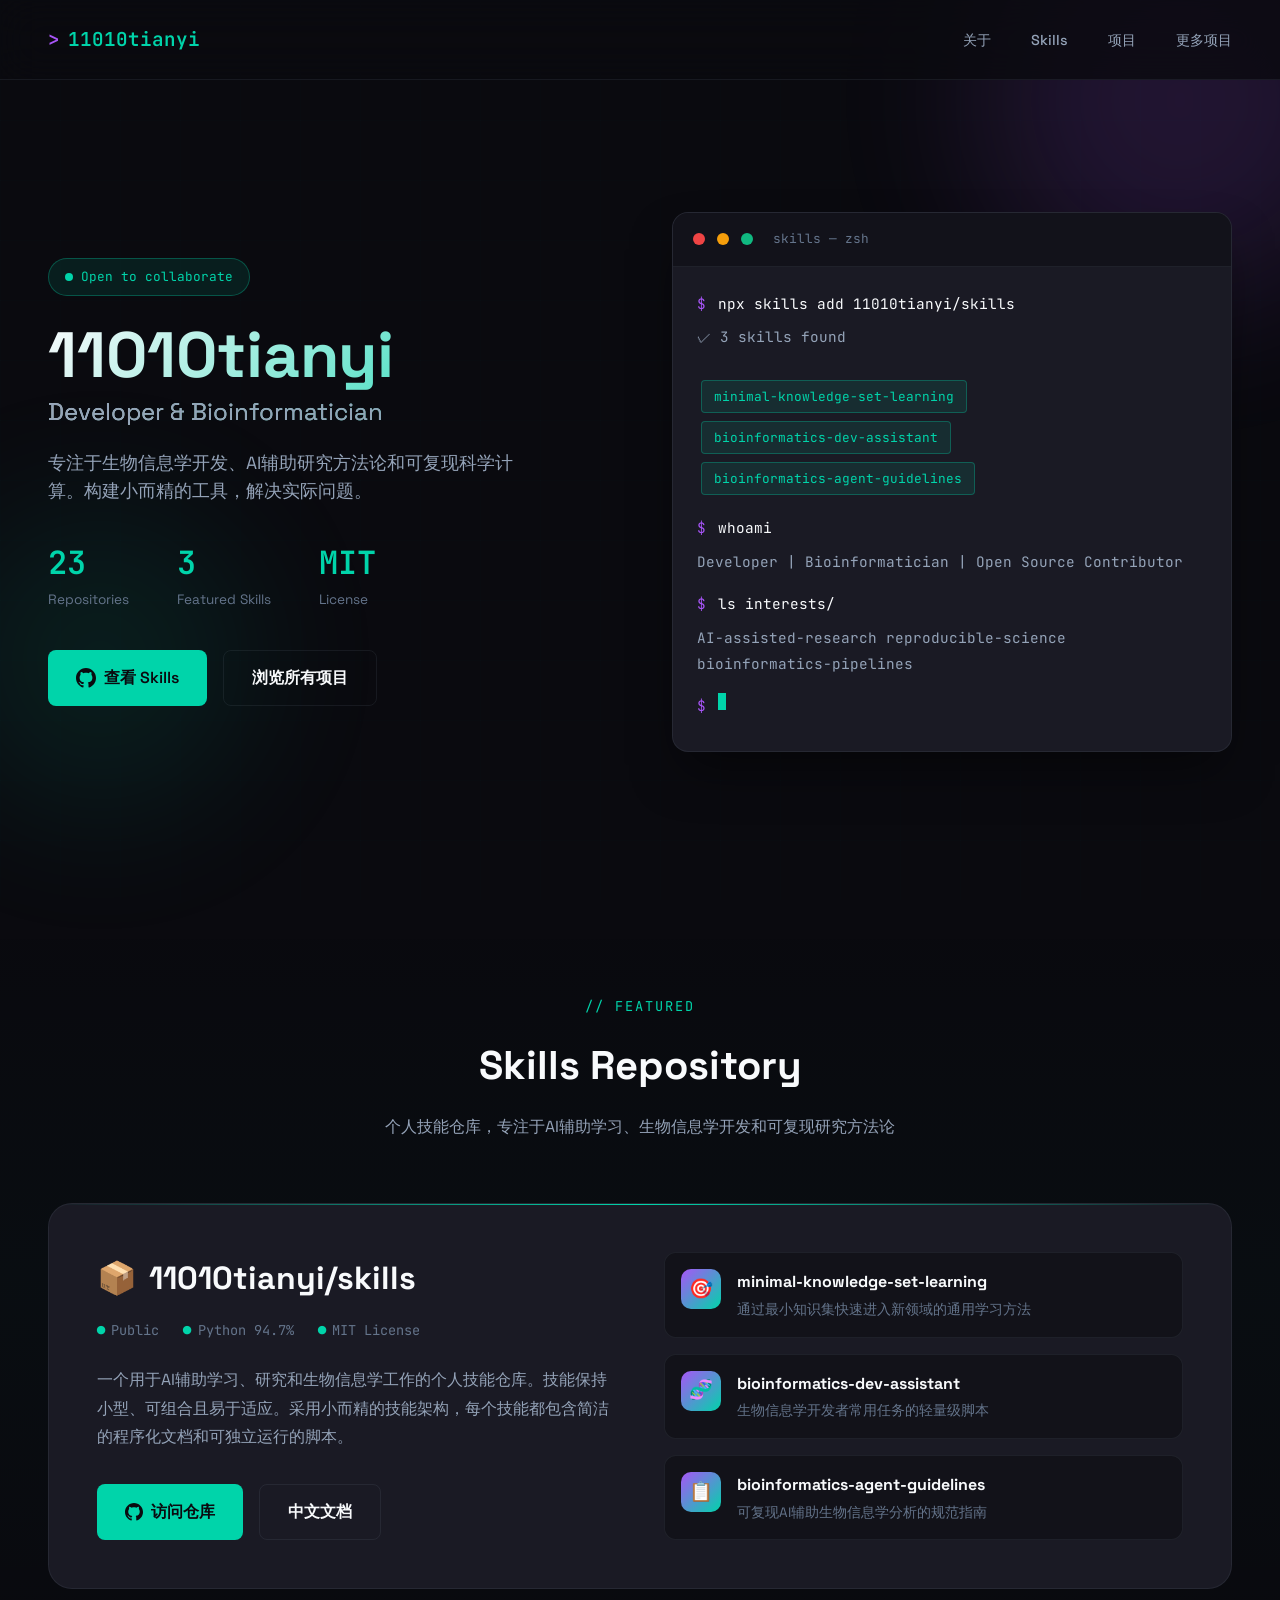
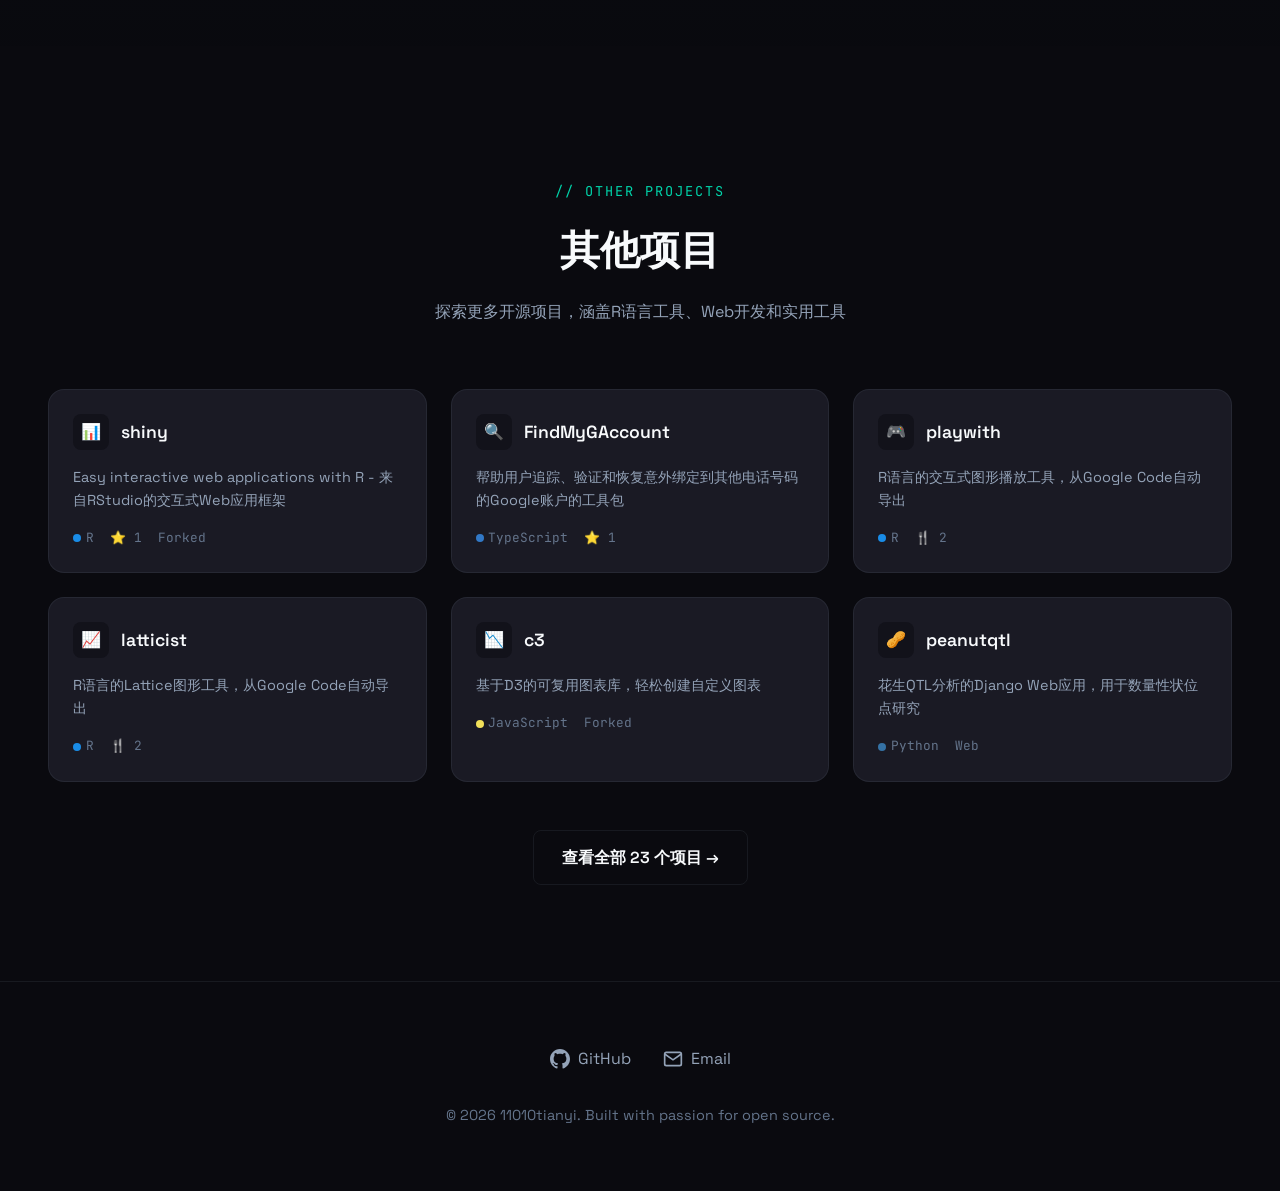
==== index.html @ 262b2e72 "Initial commit: Add personal GitHub Pages site with custom design" ====
<!DOCTYPE html>
<html lang="zh-CN">
<head>
    <meta charset="UTF-8">
    <meta name="viewport" content="width=device-width, initial-scale=1.0">
    <title>11010tianyi | Developer & Bioinformatician</title>
    <link rel="preconnect" href="https://fonts.googleapis.com">
    <link rel="preconnect" href="https://fonts.gstatic.com" crossorigin>
    <link href="https://fonts.googleapis.com/css2?family=JetBrains+Mono:wght@400;500;600&family=Space+Grotesk:wght@400;500;600;700&display=swap" rel="stylesheet">
    <style>
        :root {
            --bg-primary: #0a0a0f;
            --bg-secondary: #12121a;
            --bg-card: #1a1a24;
            --accent-cyan: #00d4aa;
            --accent-purple: #a855f7;
            --accent-amber: #f59e0b;
            --text-primary: #f8fafc;
            --text-secondary: #94a3b8;
            --text-muted: #64748b;
            --border: rgba(148, 163, 184, 0.1);
            --glow-cyan: rgba(0, 212, 170, 0.3);
            --glow-purple: rgba(168, 85, 247, 0.3);
        }

        * {
            margin: 0;
            padding: 0;
            box-sizing: border-box;
        }

        html {
            scroll-behavior: smooth;
        }

        body {
            font-family: 'Space Grotesk', sans-serif;
            background: var(--bg-primary);
            color: var(--text-primary);
            line-height: 1.6;
            overflow-x: hidden;
        }

        /* Background Grid Animation */
        .bg-grid {
            position: fixed;
            top: 0;
            left: 0;
            width: 100%;
            height: 100%;
            pointer-events: none;
            z-index: 0;
            opacity: 0.4;
            background-image: 
                linear-gradient(rgba(0, 212, 170, 0.03) 1px, transparent 1px),
                linear-gradient(90deg, rgba(0, 212, 170, 0.03) 1px, transparent 1px);
            background-size: 60px 60px;
            animation: gridMove 20s linear infinite;
        }

        @keyframes gridMove {
            0% { transform: translate(0, 0); }
            100% { transform: translate(60px, 60px); }
        }

        /* Floating Orbs */
        .orb {
            position: fixed;
            border-radius: 50%;
            filter: blur(80px);
            pointer-events: none;
            z-index: 0;
        }

        .orb-1 {
            width: 400px;
            height: 400px;
            background: var(--accent-purple);
            opacity: 0.15;
            top: -100px;
            right: -100px;
            animation: float 8s ease-in-out infinite;
        }

        .orb-2 {
            width: 300px;
            height: 300px;
            background: var(--accent-cyan);
            opacity: 0.1;
            bottom: 10%;
            left: -50px;
            animation: float 10s ease-in-out infinite reverse;
        }

        @keyframes float {
            0%, 100% { transform: translateY(0) scale(1); }
            50% { transform: translateY(-30px) scale(1.1); }
        }

        /* Navigation */
        nav {
            position: fixed;
            top: 0;
            left: 0;
            right: 0;
            z-index: 100;
            padding: 1.5rem 3rem;
            background: rgba(10, 10, 15, 0.8);
            backdrop-filter: blur(20px);
            border-bottom: 1px solid var(--border);
        }

        .nav-container {
            max-width: 1400px;
            margin: 0 auto;
            display: flex;
            justify-content: space-between;
            align-items: center;
        }

        .logo {
            font-family: 'JetBrains Mono', monospace;
            font-size: 1.2rem;
            font-weight: 600;
            color: var(--accent-cyan);
            text-decoration: none;
            display: flex;
            align-items: center;
            gap: 0.5rem;
        }

        .logo::before {
            content: '>';
            color: var(--accent-purple);
        }

        .nav-links {
            display: flex;
            gap: 2.5rem;
            list-style: none;
        }

        .nav-links a {
            color: var(--text-secondary);
            text-decoration: none;
            font-size: 0.9rem;
            font-weight: 500;
            transition: color 0.3s;
            position: relative;
        }

        .nav-links a::after {
            content: '';
            position: absolute;
            bottom: -4px;
            left: 0;
            width: 0;
            height: 2px;
            background: var(--accent-cyan);
            transition: width 0.3s;
        }

        .nav-links a:hover {
            color: var(--text-primary);
        }

        .nav-links a:hover::after {
            width: 100%;
        }

        /* Main Content */
        main {
            position: relative;
            z-index: 1;
        }

        /* Hero Section */
        .hero {
            min-height: 100vh;
            display: flex;
            align-items: center;
            padding: 8rem 3rem 4rem;
        }

        .hero-container {
            max-width: 1400px;
            margin: 0 auto;
            display: grid;
            grid-template-columns: 1fr 1fr;
            gap: 4rem;
            align-items: center;
        }

        .hero-content {
            animation: fadeInUp 1s ease-out;
        }

        @keyframes fadeInUp {
            from {
                opacity: 0;
                transform: translateY(30px);
            }
            to {
                opacity: 1;
                transform: translateY(0);
            }
        }

        .hero-badge {
            display: inline-flex;
            align-items: center;
            gap: 0.5rem;
            padding: 0.5rem 1rem;
            background: rgba(0, 212, 170, 0.1);
            border: 1px solid rgba(0, 212, 170, 0.3);
            border-radius: 100px;
            font-family: 'JetBrains Mono', monospace;
            font-size: 0.8rem;
            color: var(--accent-cyan);
            margin-bottom: 1.5rem;
        }

        .hero-badge::before {
            content: '';
            width: 8px;
            height: 8px;
            background: var(--accent-cyan);
            border-radius: 50%;
            animation: pulse 2s infinite;
        }

        @keyframes pulse {
            0%, 100% { opacity: 1; }
            50% { opacity: 0.5; }
        }

        .hero h1 {
            font-size: 4rem;
            font-weight: 700;
            line-height: 1.1;
            margin-bottom: 1.5rem;
            background: linear-gradient(135deg, var(--text-primary) 0%, var(--accent-cyan) 100%);
            -webkit-background-clip: text;
            -webkit-text-fill-color: transparent;
            background-clip: text;
        }

        .hero h1 span {
            display: block;
            font-size: 1.5rem;
            font-weight: 400;
            color: var(--text-secondary);
            -webkit-text-fill-color: var(--text-secondary);
            margin-top: 0.5rem;
        }

        .hero-description {
            font-size: 1.1rem;
            color: var(--text-secondary);
            max-width: 500px;
            margin-bottom: 2rem;
        }

        .hero-stats {
            display: flex;
            gap: 3rem;
            margin-bottom: 2.5rem;
        }

        .stat {
            display: flex;
            flex-direction: column;
        }

        .stat-number {
            font-family: 'JetBrains Mono', monospace;
            font-size: 2rem;
            font-weight: 600;
            color: var(--accent-cyan);
        }

        .stat-label {
            font-size: 0.85rem;
            color: var(--text-muted);
        }

        .hero-buttons {
            display: flex;
            gap: 1rem;
        }

        .btn {
            padding: 0.875rem 1.75rem;
            border-radius: 8px;
            font-weight: 600;
            text-decoration: none;
            transition: all 0.3s;
            display: inline-flex;
            align-items: center;
            gap: 0.5rem;
        }

        .btn-primary {
            background: var(--accent-cyan);
            color: var(--bg-primary);
        }

        .btn-primary:hover {
            background: #00b894;
            transform: translateY(-2px);
            box-shadow: 0 10px 30px var(--glow-cyan);
        }

        .btn-secondary {
            background: transparent;
            color: var(--text-primary);
            border: 1px solid var(--border);
        }

        .btn-secondary:hover {
            border-color: var(--accent-cyan);
            color: var(--accent-cyan);
        }

        /* Terminal Window */
        .terminal {
            background: var(--bg-card);
            border-radius: 16px;
            border: 1px solid var(--border);
            overflow: hidden;
            box-shadow: 0 25px 50px -12px rgba(0, 0, 0, 0.5);
            animation: fadeInUp 1s ease-out 0.2s both;
        }

        .terminal-header {
            background: var(--bg-secondary);
            padding: 1rem 1.25rem;
            display: flex;
            align-items: center;
            gap: 0.75rem;
            border-bottom: 1px solid var(--border);
        }

        .terminal-dot {
            width: 12px;
            height: 12px;
            border-radius: 50%;
        }

        .terminal-dot.red { background: #ef4444; }
        .terminal-dot.yellow { background: #f59e0b; }
        .terminal-dot.green { background: #10b981; }

        .terminal-title {
            font-family: 'JetBrains Mono', monospace;
            font-size: 0.8rem;
            color: var(--text-muted);
            margin-left: 0.5rem;
        }

        .terminal-body {
            padding: 1.5rem;
            font-family: 'JetBrains Mono', monospace;
            font-size: 0.9rem;
            line-height: 1.8;
        }

        .terminal-line {
            display: flex;
            gap: 0.75rem;
            margin-bottom: 0.5rem;
        }

        .terminal-prompt {
            color: var(--accent-purple);
            white-space: nowrap;
        }

        .terminal-command {
            color: var(--text-primary);
        }

        .terminal-output {
            color: var(--text-secondary);
            margin-left: 0;
            margin-bottom: 1rem;
        }

        .terminal-cursor {
            display: inline-block;
            width: 8px;
            height: 1.2em;
            background: var(--accent-cyan);
            animation: blink 1s infinite;
            vertical-align: text-bottom;
        }

        @keyframes blink {
            0%, 50% { opacity: 1; }
            51%, 100% { opacity: 0; }
        }

        .skill-tag {
            display: inline-block;
            padding: 0.25rem 0.75rem;
            background: rgba(0, 212, 170, 0.1);
            border: 1px solid rgba(0, 212, 170, 0.3);
            border-radius: 4px;
            color: var(--accent-cyan);
            font-size: 0.8rem;
            margin: 0.25rem;
        }

        /* Featured Section */
        .featured {
            padding: 6rem 3rem;
            background: linear-gradient(180deg, transparent 0%, rgba(0, 212, 170, 0.02) 50%, transparent 100%);
        }

        .section-container {
            max-width: 1400px;
            margin: 0 auto;
        }

        .section-header {
            text-align: center;
            margin-bottom: 4rem;
        }

        .section-label {
            font-family: 'JetBrains Mono', monospace;
            font-size: 0.85rem;
            color: var(--accent-cyan);
            text-transform: uppercase;
            letter-spacing: 2px;
            margin-bottom: 1rem;
        }

        .section-title {
            font-size: 2.5rem;
            font-weight: 700;
            margin-bottom: 1rem;
        }

        .section-subtitle {
            color: var(--text-secondary);
            max-width: 600px;
            margin: 0 auto;
        }

        /* Skills Repository Card */
        .featured-card {
            background: var(--bg-card);
            border: 1px solid var(--border);
            border-radius: 24px;
            overflow: hidden;
            position: relative;
            transition: all 0.4s;
        }

        .featured-card::before {
            content: '';
            position: absolute;
            top: 0;
            left: 0;
            right: 0;
            height: 1px;
            background: linear-gradient(90deg, transparent, var(--accent-cyan), transparent);
        }

        .featured-card:hover {
            border-color: rgba(0, 212, 170, 0.3);
            transform: translateY(-5px);
            box-shadow: 0 30px 60px -15px rgba(0, 212, 170, 0.1);
        }

        .featured-content {
            padding: 3rem;
            display: grid;
            grid-template-columns: 1fr 1fr;
            gap: 3rem;
            align-items: center;
        }

        .featured-info h3 {
            font-size: 2rem;
            margin-bottom: 1rem;
            display: flex;
            align-items: center;
            gap: 0.75rem;
        }

        .featured-info h3::before {
            content: '📦';
        }

        .featured-meta {
            display: flex;
            gap: 1.5rem;
            margin-bottom: 1.5rem;
            font-family: 'JetBrains Mono', monospace;
            font-size: 0.85rem;
        }

        .featured-meta span {
            display: flex;
            align-items: center;
            gap: 0.4rem;
            color: var(--text-muted);
        }

        .featured-meta span::before {
            content: '●';
            color: var(--accent-cyan);
        }

        .featured-description {
            color: var(--text-secondary);
            margin-bottom: 2rem;
            line-height: 1.8;
        }

        .skill-list {
            display: flex;
            flex-direction: column;
            gap: 1rem;
        }

        .skill-item {
            display: flex;
            align-items: flex-start;
            gap: 1rem;
            padding: 1rem;
            background: rgba(10, 10, 15, 0.5);
            border-radius: 12px;
            border: 1px solid var(--border);
            transition: all 0.3s;
        }

        .skill-item:hover {
            border-color: rgba(168, 85, 247, 0.3);
            background: rgba(168, 85, 247, 0.05);
        }

        .skill-icon {
            width: 40px;
            height: 40px;
            background: linear-gradient(135deg, var(--accent-purple), var(--accent-cyan));
            border-radius: 10px;
            display: flex;
            align-items: center;
            justify-content: center;
            font-size: 1.2rem;
            flex-shrink: 0;
        }

        .skill-details h4 {
            font-size: 1rem;
            margin-bottom: 0.25rem;
        }

        .skill-details p {
            font-size: 0.85rem;
            color: var(--text-muted);
        }

        .featured-actions {
            display: flex;
            gap: 1rem;
            margin-top: 2rem;
        }

        /* Other Repos Section */
        .repos {
            padding: 6rem 3rem;
        }

        .repos-grid {
            display: grid;
            grid-template-columns: repeat(3, 1fr);
            gap: 1.5rem;
        }

        .repo-card {
            background: var(--bg-card);
            border: 1px solid var(--border);
            border-radius: 16px;
            padding: 1.5rem;
            transition: all 0.3s;
            position: relative;
            overflow: hidden;
        }

        .repo-card::before {
            content: '';
            position: absolute;
            top: 0;
            left: 0;
            width: 100%;
            height: 3px;
            background: linear-gradient(90deg, var(--accent-cyan), var(--accent-purple));
            transform: scaleX(0);
            transition: transform 0.3s;
        }

        .repo-card:hover::before {
            transform: scaleX(1);
        }

        .repo-card:hover {
            border-color: rgba(0, 212, 170, 0.2);
            transform: translateY(-3px);
        }

        .repo-header {
            display: flex;
            align-items: center;
            gap: 0.75rem;
            margin-bottom: 1rem;
        }

        .repo-icon {
            width: 36px;
            height: 36px;
            background: var(--bg-secondary);
            border-radius: 8px;
            display: flex;
            align-items: center;
            justify-content: center;
            font-size: 1rem;
        }

        .repo-name {
            font-size: 1.1rem;
            font-weight: 600;
            color: var(--text-primary);
            text-decoration: none;
        }

        .repo-name:hover {
            color: var(--accent-cyan);
        }

        .repo-description {
            font-size: 0.9rem;
            color: var(--text-secondary);
            margin-bottom: 1rem;
            line-height: 1.6;
        }

        .repo-meta {
            display: flex;
            gap: 1rem;
            font-family: 'JetBrains Mono', monospace;
            font-size: 0.8rem;
            color: var(--text-muted);
        }

        .repo-meta span {
            display: flex;
            align-items: center;
            gap: 0.3rem;
        }

        .repo-lang {
            display: flex;
            align-items: center;
            gap: 0.4rem;
        }

        .lang-dot {
            width: 8px;
            height: 8px;
            border-radius: 50%;
        }

        .lang-r { background: #198ce7; }
        .lang-ts { background: #3178c6; }
        .lang-js { background: #f1e05a; }
        .lang-py { background: #3572A5; }

        .view-all {
            text-align: center;
            margin-top: 3rem;
        }

        /* Footer */
        footer {
            padding: 4rem 3rem;
            border-top: 1px solid var(--border);
            text-align: center;
        }

        .footer-content {
            max-width: 1400px;
            margin: 0 auto;
        }

        .footer-links {
            display: flex;
            justify-content: center;
            gap: 2rem;
            margin-bottom: 2rem;
        }

        .footer-links a {
            color: var(--text-secondary);
            text-decoration: none;
            display: flex;
            align-items: center;
            gap: 0.5rem;
            transition: color 0.3s;
        }

        .footer-links a:hover {
            color: var(--accent-cyan);
        }

        .footer-copy {
            color: var(--text-muted);
            font-size: 0.9rem;
        }

        /* Responsive */
        @media (max-width: 1024px) {
            .hero-container {
                grid-template-columns: 1fr;
                text-align: center;
            }

            .hero-content {
                order: 1;
            }

            .terminal {
                order: 2;
            }

            .hero h1 {
                font-size: 3rem;
            }

            .hero-stats {
                justify-content: center;
            }

            .hero-buttons {
                justify-content: center;
            }

            .featured-content {
                grid-template-columns: 1fr;
            }

            .repos-grid {
                grid-template-columns: repeat(2, 1fr);
            }
        }

        @media (max-width: 768px) {
            nav {
                padding: 1rem 1.5rem;
            }

            .nav-links {
                display: none;
            }

            .hero {
                padding: 6rem 1.5rem 3rem;
            }

            .hero h1 {
                font-size: 2.5rem;
            }

            .hero-stats {
                flex-direction: column;
                gap: 1rem;
            }

            .featured,
            .repos {
                padding: 4rem 1.5rem;
            }

            .repos-grid {
                grid-template-columns: 1fr;
            }

            .featured-actions {
                flex-direction: column;
            }

            .featured-content {
                padding: 2rem;
            }
        }
    </style>
</head>
<body>
    <div class="bg-grid"></div>
    <div class="orb orb-1"></div>
    <div class="orb orb-2"></div>

    <nav>
        <div class="nav-container">
            <a href="#" class="logo">11010tianyi</a>
            <ul class="nav-links">
                <li><a href="#about">关于</a></li>
                <li><a href="#featured">Skills</a></li>
                <li><a href="#repos">项目</a></li>
                <li><a href="projects.html">更多项目</a></li>
            </ul>
        </div>
    </nav>

    <main>
        <section class="hero" id="about">
            <div class="hero-container">
                <div class="hero-content">
                    <div class="hero-badge">Open to collaborate</div>
                    <h1>
                        11010tianyi
                        <span>Developer & Bioinformatician</span>
                    </h1>
                    <p class="hero-description">
                        专注于生物信息学开发、AI辅助研究方法论和可复现科学计算。构建小而精的工具，解决实际问题。
                    </p>
                    <div class="hero-stats">
                        <div class="stat">
                            <span class="stat-number">23</span>
                            <span class="stat-label">Repositories</span>
                        </div>
                        <div class="stat">
                            <span class="stat-number">3</span>
                            <span class="stat-label">Featured Skills</span>
                        </div>
                        <div class="stat">
                            <span class="stat-number">MIT</span>
                            <span class="stat-label">License</span>
                        </div>
                    </div>
                    <div class="hero-buttons">
                        <a href="https://github.com/11010tianyi/skills" class="btn btn-primary" target="_blank">
                            <svg width="20" height="20" viewBox="0 0 24 24" fill="currentColor"><path d="M12 0c-6.626 0-12 5.373-12 12 0 5.302 3.438 9.8 8.207 11.387.599.111.793-.261.793-.577v-2.234c-3.338.726-4.033-1.416-4.033-1.416-.546-1.387-1.333-1.756-1.333-1.756-1.089-.745.083-.729.083-.729 1.205.084 1.839 1.237 1.839 1.237 1.07 1.834 2.807 1.304 3.492.997.107-.775.418-1.305.762-1.604-2.665-.305-5.467-1.334-5.467-5.931 0-1.311.469-2.381 1.236-3.221-.124-.303-.535-1.524.117-3.176 0 0 1.008-.322 3.301 1.23.957-.266 1.983-.399 3.003-.404 1.02.005 2.047.138 3.006.404 2.291-1.552 3.297-1.23 3.297-1.23.653 1.653.242 2.874.118 3.176.77.84 1.235 1.911 1.235 3.221 0 4.609-2.807 5.624-5.479 5.921.43.372.823 1.102.823 2.222v3.293c0 .319.192.694.801.576 4.765-1.589 8.199-6.086 8.199-11.386 0-6.627-5.373-12-12-12z"/></svg>
                            查看 Skills
                        </a>
                        <a href="projects.html" class="btn btn-secondary">浏览所有项目</a>
                    </div>
                </div>

                <div class="terminal">
                    <div class="terminal-header">
                        <div class="terminal-dot red"></div>
                        <div class="terminal-dot yellow"></div>
                        <div class="terminal-dot green"></div>
                        <span class="terminal-title">skills — zsh</span>
                    </div>
                    <div class="terminal-body">
                        <div class="terminal-line">
                            <span class="terminal-prompt">$</span>
                            <span class="terminal-command">npx skills add 11010tianyi/skills</span>
                        </div>
                        <div class="terminal-output">
                            ✓ 3 skills found<br>
                            <br>
                            <span class="skill-tag">minimal-knowledge-set-learning</span><br>
                            <span class="skill-tag">bioinformatics-dev-assistant</span><br>
                            <span class="skill-tag">bioinformatics-agent-guidelines</span>
                        </div>
                        <div class="terminal-line">
                            <span class="terminal-prompt">$</span>
                            <span class="terminal-command">whoami</span>
                        </div>
                        <div class="terminal-output">
                            Developer | Bioinformatician | Open Source Contributor
                        </div>
                        <div class="terminal-line">
                            <span class="terminal-prompt">$</span>
                            <span class="terminal-command">ls interests/</span>
                        </div>
                        <div class="terminal-output">
                            AI-assisted-research  reproducible-science  bioinformatics-pipelines
                        </div>
                        <div class="terminal-line">
                            <span class="terminal-prompt">$</span>
                            <span class="terminal-cursor"></span>
                        </div>
                    </div>
                </div>
            </div>
        </section>

        <section class="featured" id="featured">
            <div class="section-container">
                <div class="section-header">
                    <div class="section-label">// Featured</div>
                    <h2 class="section-title">Skills Repository</h2>
                    <p class="section-subtitle">个人技能仓库，专注于AI辅助学习、生物信息学开发和可复现研究方法论</p>
                </div>

                <div class="featured-card">
                    <div class="featured-content">
                        <div class="featured-info">
                            <h3>11010tianyi/skills</h3>
                            <div class="featured-meta">
                                <span>Public</span>
                                <span>Python 94.7%</span>
                                <span>MIT License</span>
                            </div>
                            <p class="featured-description">
                                一个用于AI辅助学习、研究和生物信息学工作的个人技能仓库。技能保持小型、可组合且易于适应。采用小而精的技能架构，每个技能都包含简洁的程序化文档和可独立运行的脚本。
                            </p>
                            <div class="featured-actions">
                                <a href="https://github.com/11010tianyi/skills" class="btn btn-primary" target="_blank">
                                    <svg width="18" height="18" viewBox="0 0 24 24" fill="currentColor"><path d="M12 0c-6.626 0-12 5.373-12 12 0 5.302 3.438 9.8 8.207 11.387.599.111.793-.261.793-.577v-2.234c-3.338.726-4.033-1.416-4.033-1.416-.546-1.387-1.333-1.756-1.333-1.756-1.089-.745.083-.729.083-.729 1.205.084 1.839 1.237 1.839 1.237 1.07 1.834 2.807 1.304 3.492.997.107-.775.418-1.305.762-1.604-2.665-.305-5.467-1.334-5.467-5.931 0-1.311.469-2.381 1.236-3.221-.124-.303-.535-1.524.117-3.176 0 0 1.008-.322 3.301 1.23.957-.266 1.983-.399 3.003-.404 1.02.005 2.047.138 3.006.404 2.291-1.552 3.297-1.23 3.297-1.23.653 1.653.242 2.874.118 3.176.77.84 1.235 1.911 1.235 3.221 0 4.609-2.807 5.624-5.479 5.921.43.372.823 1.102.823 2.222v3.293c0 .319.192.694.801.576 4.765-1.589 8.199-6.086 8.199-11.386 0-6.627-5.373-12-12-12z"/></svg>
                                    访问仓库
                                </a>
                                <a href="https://github.com/11010tianyi/skills/blob/main/README.zh.md" class="btn btn-secondary" target="_blank">中文文档</a>
                            </div>
                        </div>

                        <div class="skill-list">
                            <div class="skill-item">
                                <div class="skill-icon">🎯</div>
                                <div class="skill-details">
                                    <h4>minimal-knowledge-set-learning</h4>
                                    <p>通过最小知识集快速进入新领域的通用学习方法</p>
                                </div>
                            </div>
                            <div class="skill-item">
                                <div class="skill-icon">🧬</div>
                                <div class="skill-details">
                                    <h4>bioinformatics-dev-assistant</h4>
                                    <p>生物信息学开发者常用任务的轻量级脚本</p>
                                </div>
                            </div>
                            <div class="skill-item">
                                <div class="skill-icon">📋</div>
                                <div class="skill-details">
                                    <h4>bioinformatics-agent-guidelines</h4>
                                    <p>可复现AI辅助生物信息学分析的规范指南</p>
                                </div>
                            </div>
                        </div>
                    </div>
                </div>
            </div>
        </section>

        <section class="repos" id="repos">
            <div class="section-container">
                <div class="section-header">
                    <div class="section-label">// Other Projects</div>
                    <h2 class="section-title">其他项目</h2>
                    <p class="section-subtitle">探索更多开源项目，涵盖R语言工具、Web开发和实用工具</p>
                </div>

                <div class="repos-grid">
                    <div class="repo-card">
                        <div class="repo-header">
                            <div class="repo-icon">📊</div>
                            <a href="https://github.com/11010tianyi/shiny" class="repo-name" target="_blank">shiny</a>
                        </div>
                        <p class="repo-description">Easy interactive web applications with R - 来自RStudio的交互式Web应用框架</p>
                        <div class="repo-meta">
                            <span class="repo-lang"><span class="lang-dot lang-r"></span>R</span>
                            <span>⭐ 1</span>
                            <span>Forked</span>
                        </div>
                    </div>

                    <div class="repo-card">
                        <div class="repo-header">
                            <div class="repo-icon">🔍</div>
                            <a href="https://github.com/11010tianyi/FindMyGAccount" class="repo-name" target="_blank">FindMyGAccount</a>
                        </div>
                        <p class="repo-description">帮助用户追踪、验证和恢复意外绑定到其他电话号码的Google账户的工具包</p>
                        <div class="repo-meta">
                            <span class="repo-lang"><span class="lang-dot lang-ts"></span>TypeScript</span>
                            <span>⭐ 1</span>
                        </div>
                    </div>

                    <div class="repo-card">
                        <div class="repo-header">
                            <div class="repo-icon">🎮</div>
                            <a href="https://github.com/11010tianyi/playwith" class="repo-name" target="_blank">playwith</a>
                        </div>
                        <p class="repo-description">R语言的交互式图形播放工具，从Google Code自动导出</p>
                        <div class="repo-meta">
                            <span class="repo-lang"><span class="lang-dot lang-r"></span>R</span>
                            <span>🍴 2</span>
                        </div>
                    </div>

                    <div class="repo-card">
                        <div class="repo-header">
                            <div class="repo-icon">📈</div>
                            <a href="https://github.com/11010tianyi/latticist" class="repo-name" target="_blank">latticist</a>
                        </div>
                        <p class="repo-description">R语言的Lattice图形工具，从Google Code自动导出</p>
                        <div class="repo-meta">
                            <span class="repo-lang"><span class="lang-dot lang-r"></span>R</span>
                            <span>🍴 2</span>
                        </div>
                    </div>

                    <div class="repo-card">
                        <div class="repo-header">
                            <div class="repo-icon">📉</div>
                            <a href="https://github.com/11010tianyi/c3" class="repo-name" target="_blank">c3</a>
                        </div>
                        <p class="repo-description">基于D3的可复用图表库，轻松创建自定义图表</p>
                        <div class="repo-meta">
                            <span class="repo-lang"><span class="lang-dot lang-js"></span>JavaScript</span>
                            <span>Forked</span>
                        </div>
                    </div>

                    <div class="repo-card">
                        <div class="repo-header">
                            <div class="repo-icon">🥜</div>
                            <a href="https://github.com/11010tianyi/peanutqtl" class="repo-name" target="_blank">peanutqtl</a>
                        </div>
                        <p class="repo-description">花生QTL分析的Django Web应用，用于数量性状位点研究</p>
                        <div class="repo-meta">
                            <span class="repo-lang"><span class="lang-dot lang-py"></span>Python</span>
                            <span>Web</span>
                        </div>
                    </div>
                </div>

                <div class="view-all">
                    <a href="projects.html" class="btn btn-secondary">查看全部 23 个项目 →</a>
                </div>
            </div>
        </section>
    </main>

    <footer>
        <div class="footer-content">
            <div class="footer-links">
                <a href="https://github.com/11010tianyi" target="_blank">
                    <svg width="20" height="20" viewBox="0 0 24 24" fill="currentColor"><path d="M12 0c-6.626 0-12 5.373-12 12 0 5.302 3.438 9.8 8.207 11.387.599.111.793-.261.793-.577v-2.234c-3.338.726-4.033-1.416-4.033-1.416-.546-1.387-1.333-1.756-1.333-1.756-1.089-.745.083-.729.083-.729 1.205.084 1.839 1.237 1.839 1.237 1.07 1.834 2.807 1.304 3.492.997.107-.775.418-1.305.762-1.604-2.665-.305-5.467-1.334-5.467-5.931 0-1.311.469-2.381 1.236-3.221-.124-.303-.535-1.524.117-3.176 0 0 1.008-.322 3.301 1.23.957-.266 1.983-.399 3.003-.404 1.02.005 2.047.138 3.006.404 2.291-1.552 3.297-1.23 3.297-1.23.653 1.653.242 2.874.118 3.176.77.84 1.235 1.911 1.235 3.221 0 4.609-2.807 5.624-5.479 5.921.43.372.823 1.102.823 2.222v3.293c0 .319.192.694.801.576 4.765-1.589 8.199-6.086 8.199-11.386 0-6.627-5.373-12-12-12z"/></svg>
                    GitHub
                </a>
                <a href="mailto:contact@example.com">
                    <svg width="20" height="20" viewBox="0 0 24 24" fill="none" stroke="currentColor" stroke-width="2"><path d="M4 4h16c1.1 0 2 .9 2 2v12c0 1.1-.9 2-2 2H4c-1.1 0-2-.9-2-2V6c0-1.1.9-2 2-2z"/><polyline points="22,6 12,13 2,6"/></svg>
                    Email
                </a>
            </div>
            <p class="footer-copy">© 2026 11010tianyi. Built with passion for open source.</p>
        </div>
    </footer>

    <script>
        // Smooth scroll for navigation links
        document.querySelectorAll('a[href^="#"]').forEach(anchor => {
            anchor.addEventListener('click', function (e) {
                e.preventDefault();
                const target = document.querySelector(this.getAttribute('href'));
                if (target) {
                    target.scrollIntoView({
                        behavior: 'smooth',
                        block: 'start'
                    });
                }
            });
        });

        // Add scroll effect to navigation
        const nav = document.querySelector('nav');
        let lastScroll = 0;

        window.addEventListener('scroll', () => {
            const currentScroll = window.pageYOffset;
            
            if (currentScroll > 100) {
                nav.style.background = 'rgba(10, 10, 15, 0.95)';
            } else {
                nav.style.background = 'rgba(10, 10, 15, 0.8)';
            }
            
            lastScroll = currentScroll;
        });

        // Intersection Observer for fade-in animations
        const observerOptions = {
            threshold: 0.1,
            rootMargin: '0px 0px -50px 0px'
        };

        const observer = new IntersectionObserver((entries) => {
            entries.forEach(entry => {
                if (entry.isIntersecting) {
                    entry.target.style.opacity = '1';
                    entry.target.style.transform = 'translateY(0)';
                }
            });
        }, observerOptions);

        // Observe elements for animation
        document.querySelectorAll('.repo-card, .skill-item').forEach(el => {
            el.style.opacity = '0';
            el.style.transform = 'translateY(20px)';
            el.style.transition = 'opacity 0.6s ease, transform 0.6s ease';
            observer.observe(el);
        });
    </script>
</body>
</html>
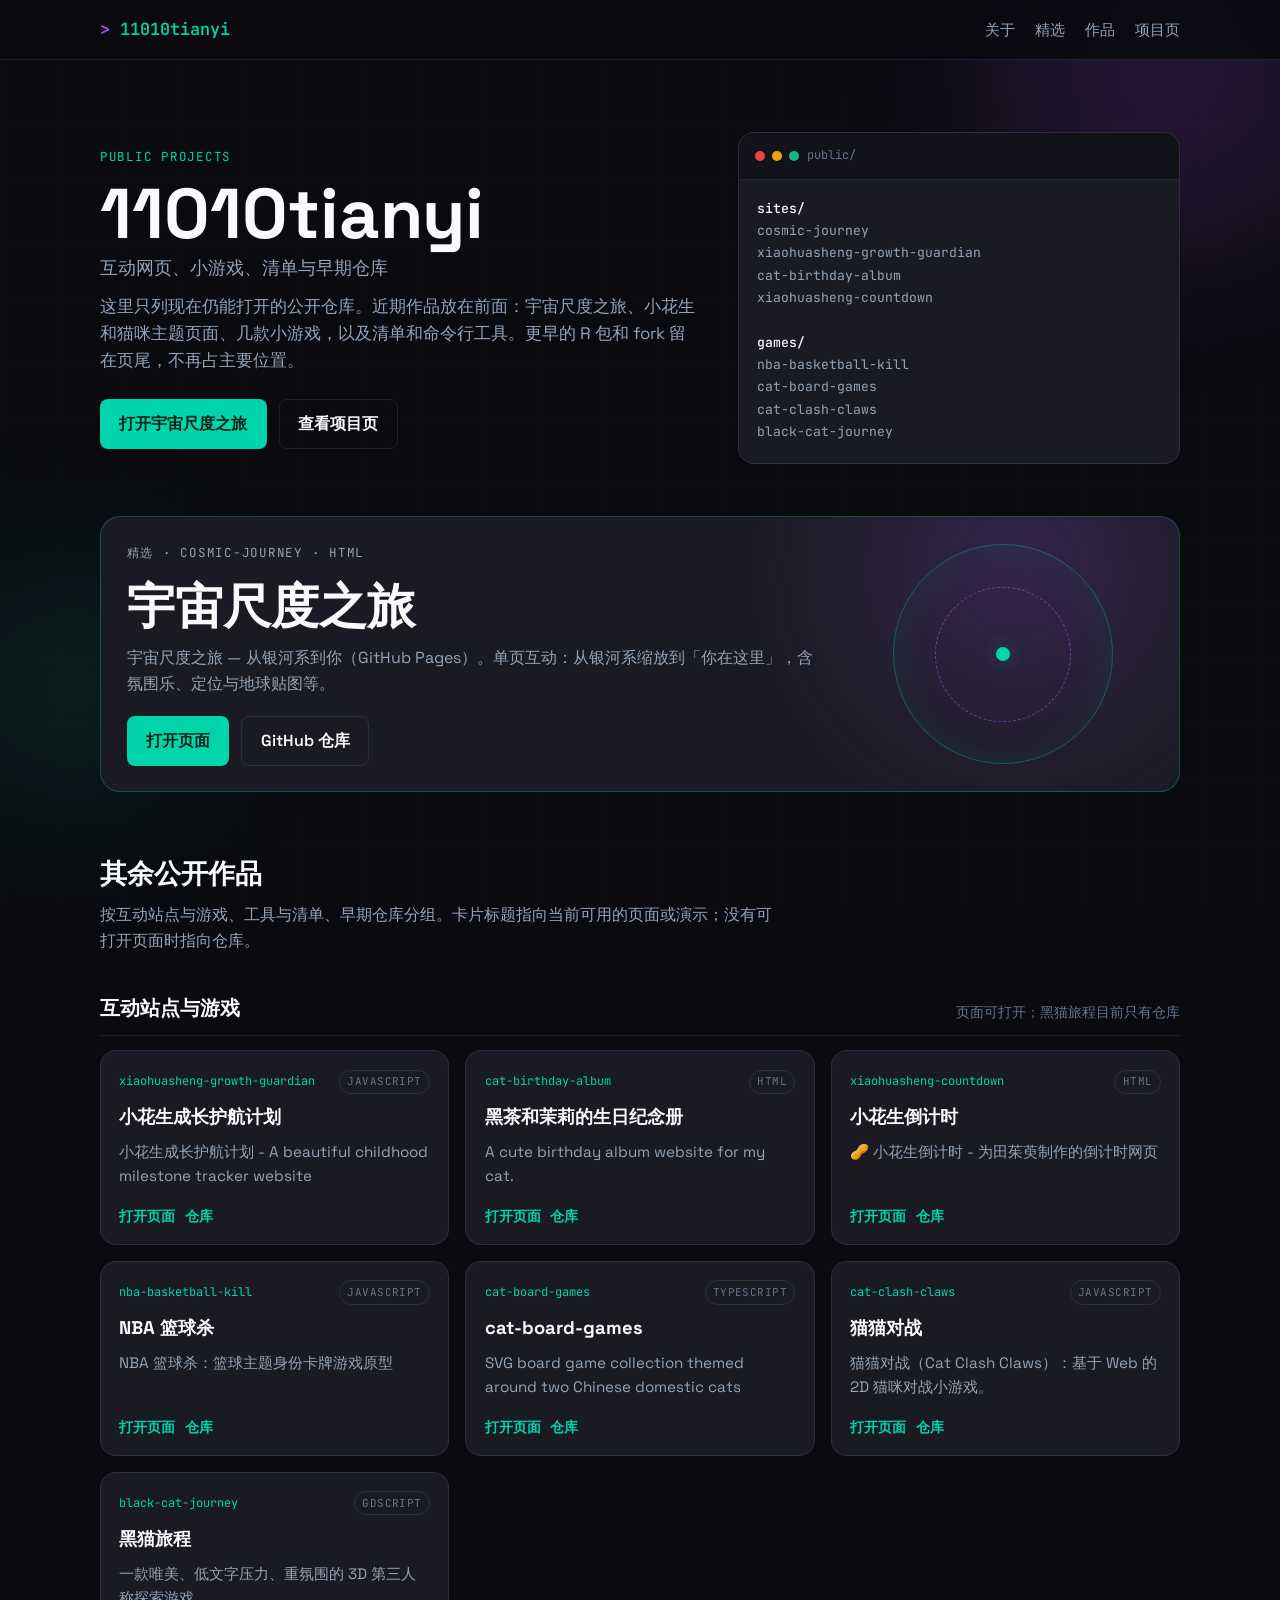
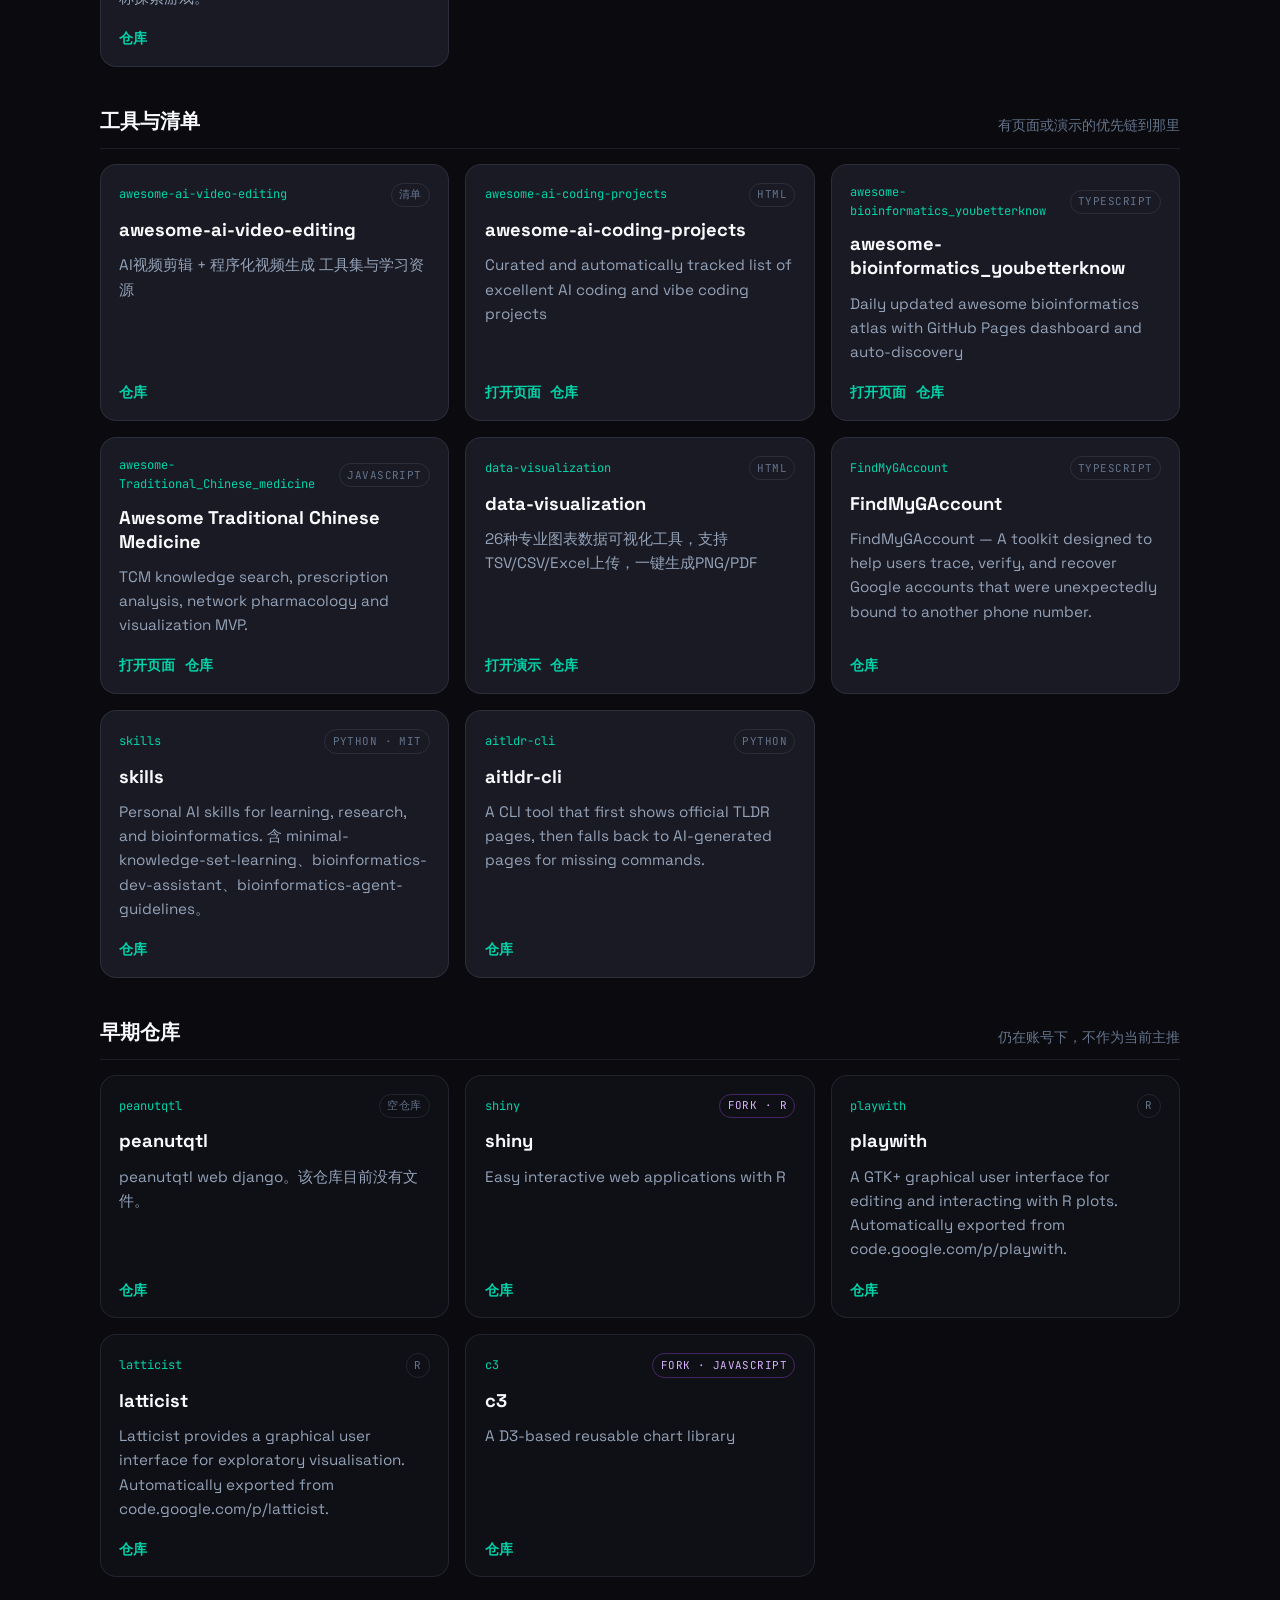
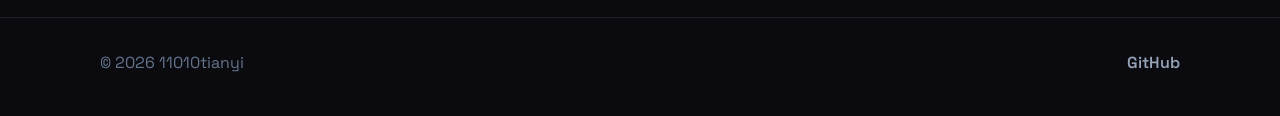
==== commit 0029091d: "Refresh the public project pages around live repositories. Drop placeholder cards that 404, and list" ====
--- a/index.html
+++ b/index.html
@@ -3,800 +3,12 @@
 <head>
     <meta charset="UTF-8">
     <meta name="viewport" content="width=device-width, initial-scale=1.0">
-    <title>11010tianyi | Developer & Bioinformatician</title>
+    <title>11010tianyi</title>
+    <meta name="description" content="11010tianyi 的公开作品：宇宙尺度之旅、小花生与猫咪主题页面、小游戏、清单工具，以及仍在的早期仓库。">
     <link rel="preconnect" href="https://fonts.googleapis.com">
     <link rel="preconnect" href="https://fonts.gstatic.com" crossorigin>
     <link href="https://fonts.googleapis.com/css2?family=JetBrains+Mono:wght@400;500;600&family=Space+Grotesk:wght@400;500;600;700&display=swap" rel="stylesheet">
-    <style>
-        :root {
-            --bg-primary: #0a0a0f;
-            --bg-secondary: #12121a;
-            --bg-card: #1a1a24;
-            --accent-cyan: #00d4aa;
-            --accent-purple: #a855f7;
-            --accent-amber: #f59e0b;
-            --text-primary: #f8fafc;
-            --text-secondary: #94a3b8;
-            --text-muted: #64748b;
-            --border: rgba(148, 163, 184, 0.1);
-            --glow-cyan: rgba(0, 212, 170, 0.3);
-            --glow-purple: rgba(168, 85, 247, 0.3);
-        }
-
-        * {
-            margin: 0;
-            padding: 0;
-            box-sizing: border-box;
-        }
-
-        html {
-            scroll-behavior: smooth;
-        }
-
-        body {
-            font-family: 'Space Grotesk', sans-serif;
-            background: var(--bg-primary);
-            color: var(--text-primary);
-            line-height: 1.6;
-            overflow-x: hidden;
-        }
-
-        /* Background Grid Animation */
-        .bg-grid {
-            position: fixed;
-            top: 0;
-            left: 0;
-            width: 100%;
-            height: 100%;
-            pointer-events: none;
-            z-index: 0;
-            opacity: 0.4;
-            background-image: 
-                linear-gradient(rgba(0, 212, 170, 0.03) 1px, transparent 1px),
-                linear-gradient(90deg, rgba(0, 212, 170, 0.03) 1px, transparent 1px);
-            background-size: 60px 60px;
-            animation: gridMove 20s linear infinite;
-        }
-
-        @keyframes gridMove {
-            0% { transform: translate(0, 0); }
-            100% { transform: translate(60px, 60px); }
-        }
-
-        /* Floating Orbs */
-        .orb {
-            position: fixed;
-            border-radius: 50%;
-            filter: blur(80px);
-            pointer-events: none;
-            z-index: 0;
-        }
-
-        .orb-1 {
-            width: 400px;
-            height: 400px;
-            background: var(--accent-purple);
-            opacity: 0.15;
-            top: -100px;
-            right: -100px;
-            animation: float 8s ease-in-out infinite;
-        }
-
-        .orb-2 {
-            width: 300px;
-            height: 300px;
-            background: var(--accent-cyan);
-            opacity: 0.1;
-            bottom: 10%;
-            left: -50px;
-            animation: float 10s ease-in-out infinite reverse;
-        }
-
-        @keyframes float {
-            0%, 100% { transform: translateY(0) scale(1); }
-            50% { transform: translateY(-30px) scale(1.1); }
-        }
-
-        /* Navigation */
-        nav {
-            position: fixed;
-            top: 0;
-            left: 0;
-            right: 0;
-            z-index: 100;
-            padding: 1.5rem 3rem;
-            background: rgba(10, 10, 15, 0.8);
-            backdrop-filter: blur(20px);
-            border-bottom: 1px solid var(--border);
-        }
-
-        .nav-container {
-            max-width: 1400px;
-            margin: 0 auto;
-            display: flex;
-            justify-content: space-between;
-            align-items: center;
-        }
-
-        .logo {
-            font-family: 'JetBrains Mono', monospace;
-            font-size: 1.2rem;
-            font-weight: 600;
-            color: var(--accent-cyan);
-            text-decoration: none;
-            display: flex;
-            align-items: center;
-            gap: 0.5rem;
-        }
-
-        .logo::before {
-            content: '>';
-            color: var(--accent-purple);
-        }
-
-        .nav-links {
-            display: flex;
-            gap: 2.5rem;
-            list-style: none;
-        }
-
-        .nav-links a {
-            color: var(--text-secondary);
-            text-decoration: none;
-            font-size: 0.9rem;
-            font-weight: 500;
-            transition: color 0.3s;
-            position: relative;
-        }
-
-        .nav-links a::after {
-            content: '';
-            position: absolute;
-            bottom: -4px;
-            left: 0;
-            width: 0;
-            height: 2px;
-            background: var(--accent-cyan);
-            transition: width 0.3s;
-        }
-
-        .nav-links a:hover {
-            color: var(--text-primary);
-        }
-
-        .nav-links a:hover::after {
-            width: 100%;
-        }
-
-        /* Main Content */
-        main {
-            position: relative;
-            z-index: 1;
-        }
-
-        /* Hero Section */
-        .hero {
-            min-height: 100vh;
-            display: flex;
-            align-items: center;
-            padding: 8rem 3rem 4rem;
-        }
-
-        .hero-container {
-            max-width: 1400px;
-            margin: 0 auto;
-            display: grid;
-            grid-template-columns: 1fr 1fr;
-            gap: 4rem;
-            align-items: center;
-        }
-
-        .hero-content {
-            animation: fadeInUp 1s ease-out;
-        }
-
-        @keyframes fadeInUp {
-            from {
-                opacity: 0;
-                transform: translateY(30px);
-            }
-            to {
-                opacity: 1;
-                transform: translateY(0);
-            }
-        }
-
-        .hero-badge {
-            display: inline-flex;
-            align-items: center;
-            gap: 0.5rem;
-            padding: 0.5rem 1rem;
-            background: rgba(0, 212, 170, 0.1);
-            border: 1px solid rgba(0, 212, 170, 0.3);
-            border-radius: 100px;
-            font-family: 'JetBrains Mono', monospace;
-            font-size: 0.8rem;
-            color: var(--accent-cyan);
-            margin-bottom: 1.5rem;
-        }
-
-        .hero-badge::before {
-            content: '';
-            width: 8px;
-            height: 8px;
-            background: var(--accent-cyan);
-            border-radius: 50%;
-            animation: pulse 2s infinite;
-        }
-
-        @keyframes pulse {
-            0%, 100% { opacity: 1; }
-            50% { opacity: 0.5; }
-        }
-
-        .hero h1 {
-            font-size: 4rem;
-            font-weight: 700;
-            line-height: 1.1;
-            margin-bottom: 1.5rem;
-            background: linear-gradient(135deg, var(--text-primary) 0%, var(--accent-cyan) 100%);
-            -webkit-background-clip: text;
-            -webkit-text-fill-color: transparent;
-            background-clip: text;
-        }
-
-        .hero h1 span {
-            display: block;
-            font-size: 1.5rem;
-            font-weight: 400;
-            color: var(--text-secondary);
-            -webkit-text-fill-color: var(--text-secondary);
-            margin-top: 0.5rem;
-        }
-
-        .hero-description {
-            font-size: 1.1rem;
-            color: var(--text-secondary);
-            max-width: 500px;
-            margin-bottom: 2rem;
-        }
-
-        .hero-stats {
-            display: flex;
-            gap: 3rem;
-            margin-bottom: 2.5rem;
-        }
-
-        .stat {
-            display: flex;
-            flex-direction: column;
-        }
-
-        .stat-number {
-            font-family: 'JetBrains Mono', monospace;
-            font-size: 2rem;
-            font-weight: 600;
-            color: var(--accent-cyan);
-        }
-
-        .stat-label {
-            font-size: 0.85rem;
-            color: var(--text-muted);
-        }
-
-        .hero-buttons {
-            display: flex;
-            gap: 1rem;
-        }
-
-        .btn {
-            padding: 0.875rem 1.75rem;
-            border-radius: 8px;
-            font-weight: 600;
-            text-decoration: none;
-            transition: all 0.3s;
-            display: inline-flex;
-            align-items: center;
-            gap: 0.5rem;
-        }
-
-        .btn-primary {
-            background: var(--accent-cyan);
-            color: var(--bg-primary);
-        }
-
-        .btn-primary:hover {
-            background: #00b894;
-            transform: translateY(-2px);
-            box-shadow: 0 10px 30px var(--glow-cyan);
-        }
-
-        .btn-secondary {
-            background: transparent;
-            color: var(--text-primary);
-            border: 1px solid var(--border);
-        }
-
-        .btn-secondary:hover {
-            border-color: var(--accent-cyan);
-            color: var(--accent-cyan);
-        }
-
-        /* Terminal Window */
-        .terminal {
-            background: var(--bg-card);
-            border-radius: 16px;
-            border: 1px solid var(--border);
-            overflow: hidden;
-            box-shadow: 0 25px 50px -12px rgba(0, 0, 0, 0.5);
-            animation: fadeInUp 1s ease-out 0.2s both;
-        }
-
-        .terminal-header {
-            background: var(--bg-secondary);
-            padding: 1rem 1.25rem;
-            display: flex;
-            align-items: center;
-            gap: 0.75rem;
-            border-bottom: 1px solid var(--border);
-        }
-
-        .terminal-dot {
-            width: 12px;
-            height: 12px;
-            border-radius: 50%;
-        }
-
-        .terminal-dot.red { background: #ef4444; }
-        .terminal-dot.yellow { background: #f59e0b; }
-        .terminal-dot.green { background: #10b981; }
-
-        .terminal-title {
-            font-family: 'JetBrains Mono', monospace;
-            font-size: 0.8rem;
-            color: var(--text-muted);
-            margin-left: 0.5rem;
-        }
-
-        .terminal-body {
-            padding: 1.5rem;
-            font-family: 'JetBrains Mono', monospace;
-            font-size: 0.9rem;
-            line-height: 1.8;
-        }
-
-        .terminal-line {
-            display: flex;
-            gap: 0.75rem;
-            margin-bottom: 0.5rem;
-        }
-
-        .terminal-prompt {
-            color: var(--accent-purple);
-            white-space: nowrap;
-        }
-
-        .terminal-command {
-            color: var(--text-primary);
-        }
-
-        .terminal-output {
-            color: var(--text-secondary);
-            margin-left: 0;
-            margin-bottom: 1rem;
-        }
-
-        .terminal-cursor {
-            display: inline-block;
-            width: 8px;
-            height: 1.2em;
-            background: var(--accent-cyan);
-            animation: blink 1s infinite;
-            vertical-align: text-bottom;
-        }
-
-        @keyframes blink {
-            0%, 50% { opacity: 1; }
-            51%, 100% { opacity: 0; }
-        }
-
-        .skill-tag {
-            display: inline-block;
-            padding: 0.25rem 0.75rem;
-            background: rgba(0, 212, 170, 0.1);
-            border: 1px solid rgba(0, 212, 170, 0.3);
-            border-radius: 4px;
-            color: var(--accent-cyan);
-            font-size: 0.8rem;
-            margin: 0.25rem;
-        }
-
-        /* Featured Section */
-        .featured {
-            padding: 6rem 3rem;
-            background: linear-gradient(180deg, transparent 0%, rgba(0, 212, 170, 0.02) 50%, transparent 100%);
-        }
-
-        .section-container {
-            max-width: 1400px;
-            margin: 0 auto;
-        }
-
-        .section-header {
-            text-align: center;
-            margin-bottom: 4rem;
-        }
-
-        .section-label {
-            font-family: 'JetBrains Mono', monospace;
-            font-size: 0.85rem;
-            color: var(--accent-cyan);
-            text-transform: uppercase;
-            letter-spacing: 2px;
-            margin-bottom: 1rem;
-        }
-
-        .section-title {
-            font-size: 2.5rem;
-            font-weight: 700;
-            margin-bottom: 1rem;
-        }
-
-        .section-subtitle {
-            color: var(--text-secondary);
-            max-width: 600px;
-            margin: 0 auto;
-        }
-
-        /* Skills Repository Card */
-        .featured-card {
-            background: var(--bg-card);
-            border: 1px solid var(--border);
-            border-radius: 24px;
-            overflow: hidden;
-            position: relative;
-            transition: all 0.4s;
-        }
-
-        .featured-card::before {
-            content: '';
-            position: absolute;
-            top: 0;
-            left: 0;
-            right: 0;
-            height: 1px;
-            background: linear-gradient(90deg, transparent, var(--accent-cyan), transparent);
-        }
-
-        .featured-card:hover {
-            border-color: rgba(0, 212, 170, 0.3);
-            transform: translateY(-5px);
-            box-shadow: 0 30px 60px -15px rgba(0, 212, 170, 0.1);
-        }
-
-        .featured-content {
-            padding: 3rem;
-            display: grid;
-            grid-template-columns: 1fr 1fr;
-            gap: 3rem;
-            align-items: center;
-        }
-
-        .featured-info h3 {
-            font-size: 2rem;
-            margin-bottom: 1rem;
-            display: flex;
-            align-items: center;
-            gap: 0.75rem;
-        }
-
-        .featured-info h3::before {
-            content: '📦';
-        }
-
-        .featured-meta {
-            display: flex;
-            gap: 1.5rem;
-            margin-bottom: 1.5rem;
-            font-family: 'JetBrains Mono', monospace;
-            font-size: 0.85rem;
-        }
-
-        .featured-meta span {
-            display: flex;
-            align-items: center;
-            gap: 0.4rem;
-            color: var(--text-muted);
-        }
-
-        .featured-meta span::before {
-            content: '●';
-            color: var(--accent-cyan);
-        }
-
-        .featured-description {
-            color: var(--text-secondary);
-            margin-bottom: 2rem;
-            line-height: 1.8;
-        }
-
-        .skill-list {
-            display: flex;
-            flex-direction: column;
-            gap: 1rem;
-        }
-
-        .skill-item {
-            display: flex;
-            align-items: flex-start;
-            gap: 1rem;
-            padding: 1rem;
-            background: rgba(10, 10, 15, 0.5);
-            border-radius: 12px;
-            border: 1px solid var(--border);
-            transition: all 0.3s;
-        }
-
-        .skill-item:hover {
-            border-color: rgba(168, 85, 247, 0.3);
-            background: rgba(168, 85, 247, 0.05);
-        }
-
-        .skill-icon {
-            width: 40px;
-            height: 40px;
-            background: linear-gradient(135deg, var(--accent-purple), var(--accent-cyan));
-            border-radius: 10px;
-            display: flex;
-            align-items: center;
-            justify-content: center;
-            font-size: 1.2rem;
-            flex-shrink: 0;
-        }
-
-        .skill-details h4 {
-            font-size: 1rem;
-            margin-bottom: 0.25rem;
-        }
-
-        .skill-details p {
-            font-size: 0.85rem;
-            color: var(--text-muted);
-        }
-
-        .featured-actions {
-            display: flex;
-            gap: 1rem;
-            margin-top: 2rem;
-        }
-
-        /* Other Repos Section */
-        .repos {
-            padding: 6rem 3rem;
-        }
-
-        .repos-grid {
-            display: grid;
-            grid-template-columns: repeat(3, 1fr);
-            gap: 1.5rem;
-        }
-
-        .repo-card {
-            background: var(--bg-card);
-            border: 1px solid var(--border);
-            border-radius: 16px;
-            padding: 1.5rem;
-            transition: all 0.3s;
-            position: relative;
-            overflow: hidden;
-        }
-
-        .repo-card::before {
-            content: '';
-            position: absolute;
-            top: 0;
-            left: 0;
-            width: 100%;
-            height: 3px;
-            background: linear-gradient(90deg, var(--accent-cyan), var(--accent-purple));
-            transform: scaleX(0);
-            transition: transform 0.3s;
-        }
-
-        .repo-card:hover::before {
-            transform: scaleX(1);
-        }
-
-        .repo-card:hover {
-            border-color: rgba(0, 212, 170, 0.2);
-            transform: translateY(-3px);
-        }
-
-        .repo-header {
-            display: flex;
-            align-items: center;
-            gap: 0.75rem;
-            margin-bottom: 1rem;
-        }
-
-        .repo-icon {
-            width: 36px;
-            height: 36px;
-            background: var(--bg-secondary);
-            border-radius: 8px;
-            display: flex;
-            align-items: center;
-            justify-content: center;
-            font-size: 1rem;
-        }
-
-        .repo-name {
-            font-size: 1.1rem;
-            font-weight: 600;
-            color: var(--text-primary);
-            text-decoration: none;
-        }
-
-        .repo-name:hover {
-            color: var(--accent-cyan);
-        }
-
-        .repo-description {
-            font-size: 0.9rem;
-            color: var(--text-secondary);
-            margin-bottom: 1rem;
-            line-height: 1.6;
-        }
-
-        .repo-meta {
-            display: flex;
-            gap: 1rem;
-            font-family: 'JetBrains Mono', monospace;
-            font-size: 0.8rem;
-            color: var(--text-muted);
-        }
-
-        .repo-meta span {
-            display: flex;
-            align-items: center;
-            gap: 0.3rem;
-        }
-
-        .repo-lang {
-            display: flex;
-            align-items: center;
-            gap: 0.4rem;
-        }
-
-        .lang-dot {
-            width: 8px;
-            height: 8px;
-            border-radius: 50%;
-        }
-
-        .lang-r { background: #198ce7; }
-        .lang-ts { background: #3178c6; }
-        .lang-js { background: #f1e05a; }
-        .lang-py { background: #3572A5; }
-
-        .view-all {
-            text-align: center;
-            margin-top: 3rem;
-        }
-
-        /* Footer */
-        footer {
-            padding: 4rem 3rem;
-            border-top: 1px solid var(--border);
-            text-align: center;
-        }
-
-        .footer-content {
-            max-width: 1400px;
-            margin: 0 auto;
-        }
-
-        .footer-links {
-            display: flex;
-            justify-content: center;
-            gap: 2rem;
-            margin-bottom: 2rem;
-        }
-
-        .footer-links a {
-            color: var(--text-secondary);
-            text-decoration: none;
-            display: flex;
-            align-items: center;
-            gap: 0.5rem;
-            transition: color 0.3s;
-        }
-
-        .footer-links a:hover {
-            color: var(--accent-cyan);
-        }
-
-        .footer-copy {
-            color: var(--text-muted);
-            font-size: 0.9rem;
-        }
-
-        /* Responsive */
-        @media (max-width: 1024px) {
-            .hero-container {
-                grid-template-columns: 1fr;
-                text-align: center;
-            }
-
-            .hero-content {
-                order: 1;
-            }
-
-            .terminal {
-                order: 2;
-            }
-
-            .hero h1 {
-                font-size: 3rem;
-            }
-
-            .hero-stats {
-                justify-content: center;
-            }
-
-            .hero-buttons {
-                justify-content: center;
-            }
-
-            .featured-content {
-                grid-template-columns: 1fr;
-            }
-
-            .repos-grid {
-                grid-template-columns: repeat(2, 1fr);
-            }
-        }
-
-        @media (max-width: 768px) {
-            nav {
-                padding: 1rem 1.5rem;
-            }
-
-            .nav-links {
-                display: none;
-            }
-
-            .hero {
-                padding: 6rem 1.5rem 3rem;
-            }
-
-            .hero h1 {
-                font-size: 2.5rem;
-            }
-
-            .hero-stats {
-                flex-direction: column;
-                gap: 1rem;
-            }
-
-            .featured,
-            .repos {
-                padding: 4rem 1.5rem;
-            }
-
-            .repos-grid {
-                grid-template-columns: 1fr;
-            }
-
-            .featured-actions {
-                flex-direction: column;
-            }
-
-            .featured-content {
-                padding: 2rem;
-            }
-        }
-    </style>
+    <link rel="stylesheet" href="styles.css">
 </head>
 <body>
     <div class="bg-grid"></div>
@@ -805,308 +17,244 @@
 
     <nav>
         <div class="nav-container">
-            <a href="#" class="logo">11010tianyi</a>
+            <a href="index.html" class="logo">11010tianyi</a>
             <ul class="nav-links">
                 <li><a href="#about">关于</a></li>
-                <li><a href="#featured">Skills</a></li>
-                <li><a href="#repos">项目</a></li>
-                <li><a href="projects.html">更多项目</a></li>
+                <li><a href="#featured">精选</a></li>
+                <li><a href="#work">作品</a></li>
+                <li><a href="projects.html">项目页</a></li>
             </ul>
         </div>
     </nav>
 
     <main>
         <section class="hero" id="about">
-            <div class="hero-container">
-                <div class="hero-content">
-                    <div class="hero-badge">Open to collaborate</div>
-                    <h1>
-                        11010tianyi
-                        <span>Developer & Bioinformatician</span>
-                    </h1>
-                    <p class="hero-description">
-                        专注于生物信息学开发、AI辅助研究方法论和可复现科学计算。构建小而精的工具，解决实际问题。
+            <div class="wrap hero-grid">
+                <div>
+                    <p class="kicker">Public projects</p>
+                    <h1>11010tianyi<span>互动网页、小游戏、清单与早期仓库</span></h1>
+                    <p class="lede">
+                        这里只列现在仍能打开的公开仓库。近期作品放在前面：宇宙尺度之旅、小花生和猫咪主题页面、几款小游戏，以及清单和命令行工具。更早的 R 包和 fork 留在页尾，不再占主要位置。
                     </p>
-                    <div class="hero-stats">
-                        <div class="stat">
-                            <span class="stat-number">23</span>
-                            <span class="stat-label">Repositories</span>
-                        </div>
-                        <div class="stat">
-                            <span class="stat-number">3</span>
-                            <span class="stat-label">Featured Skills</span>
-                        </div>
-                        <div class="stat">
-                            <span class="stat-number">MIT</span>
-                            <span class="stat-label">License</span>
-                        </div>
-                    </div>
-                    <div class="hero-buttons">
-                        <a href="https://github.com/11010tianyi/skills" class="btn btn-primary" target="_blank">
-                            <svg width="20" height="20" viewBox="0 0 24 24" fill="currentColor"><path d="M12 0c-6.626 0-12 5.373-12 12 0 5.302 3.438 9.8 8.207 11.387.599.111.793-.261.793-.577v-2.234c-3.338.726-4.033-1.416-4.033-1.416-.546-1.387-1.333-1.756-1.333-1.756-1.089-.745.083-.729.083-.729 1.205.084 1.839 1.237 1.839 1.237 1.07 1.834 2.807 1.304 3.492.997.107-.775.418-1.305.762-1.604-2.665-.305-5.467-1.334-5.467-5.931 0-1.311.469-2.381 1.236-3.221-.124-.303-.535-1.524.117-3.176 0 0 1.008-.322 3.301 1.23.957-.266 1.983-.399 3.003-.404 1.02.005 2.047.138 3.006.404 2.291-1.552 3.297-1.23 3.297-1.23.653 1.653.242 2.874.118 3.176.77.84 1.235 1.911 1.235 3.221 0 4.609-2.807 5.624-5.479 5.921.43.372.823 1.102.823 2.222v3.293c0 .319.192.694.801.576 4.765-1.589 8.199-6.086 8.199-11.386 0-6.627-5.373-12-12-12z"/></svg>
-                            查看 Skills
-                        </a>
-                        <a href="projects.html" class="btn btn-secondary">浏览所有项目</a>
-                    </div>
-                </div>
-
-                <div class="terminal">
-                    <div class="terminal-header">
-                        <div class="terminal-dot red"></div>
-                        <div class="terminal-dot yellow"></div>
-                        <div class="terminal-dot green"></div>
-                        <span class="terminal-title">skills — zsh</span>
-                    </div>
-                    <div class="terminal-body">
-                        <div class="terminal-line">
-                            <span class="terminal-prompt">$</span>
-                            <span class="terminal-command">npx skills add 11010tianyi/skills</span>
-                        </div>
-                        <div class="terminal-output">
-                            ✓ 3 skills found<br>
-                            <br>
-                            <span class="skill-tag">minimal-knowledge-set-learning</span><br>
-                            <span class="skill-tag">bioinformatics-dev-assistant</span><br>
-                            <span class="skill-tag">bioinformatics-agent-guidelines</span>
-                        </div>
-                        <div class="terminal-line">
-                            <span class="terminal-prompt">$</span>
-                            <span class="terminal-command">whoami</span>
-                        </div>
-                        <div class="terminal-output">
-                            Developer | Bioinformatician | Open Source Contributor
-                        </div>
-                        <div class="terminal-line">
-                            <span class="terminal-prompt">$</span>
-                            <span class="terminal-command">ls interests/</span>
-                        </div>
-                        <div class="terminal-output">
-                            AI-assisted-research  reproducible-science  bioinformatics-pipelines
-                        </div>
-                        <div class="terminal-line">
-                            <span class="terminal-prompt">$</span>
-                            <span class="terminal-cursor"></span>
-                        </div>
-                    </div>
-                </div>
+                    <div class="actions">
+                        <a class="btn btn-primary" href="https://11010tianyi.github.io/cosmic-journey/">打开宇宙尺度之旅</a>
+                        <a class="btn btn-secondary" href="projects.html">查看项目页</a>
+                    </div>
+                </div>
+                <aside class="panel" aria-label="当前可访问的作品">
+                    <div class="panel-bar">
+                        <span class="dot red"></span>
+                        <span class="dot yellow"></span>
+                        <span class="dot green"></span>
+                        <span>public/</span>
+                    </div>
+                    <div class="panel-body">
+                        <div><strong>sites/</strong></div>
+                        cosmic-journey<br>
+                        xiaohuasheng-growth-guardian<br>
+                        cat-birthday-album<br>
+                        xiaohuasheng-countdown<br><br>
+                        <div><strong>games/</strong></div>
+                        nba-basketball-kill<br>
+                        cat-board-games<br>
+                        cat-clash-claws<br>
+                        black-cat-journey
+                    </div>
+                </aside>
             </div>
         </section>
 
-        <section class="featured" id="featured">
-            <div class="section-container">
-                <div class="section-header">
-                    <div class="section-label">// Featured</div>
-                    <h2 class="section-title">Skills Repository</h2>
-                    <p class="section-subtitle">个人技能仓库，专注于AI辅助学习、生物信息学开发和可复现研究方法论</p>
-                </div>
-
-                <div class="featured-card">
-                    <div class="featured-content">
-                        <div class="featured-info">
-                            <h3>11010tianyi/skills</h3>
-                            <div class="featured-meta">
-                                <span>Public</span>
-                                <span>Python 94.7%</span>
-                                <span>MIT License</span>
-                            </div>
-                            <p class="featured-description">
-                                一个用于AI辅助学习、研究和生物信息学工作的个人技能仓库。技能保持小型、可组合且易于适应。采用小而精的技能架构，每个技能都包含简洁的程序化文档和可独立运行的脚本。
-                            </p>
-                            <div class="featured-actions">
-                                <a href="https://github.com/11010tianyi/skills" class="btn btn-primary" target="_blank">
-                                    <svg width="18" height="18" viewBox="0 0 24 24" fill="currentColor"><path d="M12 0c-6.626 0-12 5.373-12 12 0 5.302 3.438 9.8 8.207 11.387.599.111.793-.261.793-.577v-2.234c-3.338.726-4.033-1.416-4.033-1.416-.546-1.387-1.333-1.756-1.333-1.756-1.089-.745.083-.729.083-.729 1.205.084 1.839 1.237 1.839 1.237 1.07 1.834 2.807 1.304 3.492.997.107-.775.418-1.305.762-1.604-2.665-.305-5.467-1.334-5.467-5.931 0-1.311.469-2.381 1.236-3.221-.124-.303-.535-1.524.117-3.176 0 0 1.008-.322 3.301 1.23.957-.266 1.983-.399 3.003-.404 1.02.005 2.047.138 3.006.404 2.291-1.552 3.297-1.23 3.297-1.23.653 1.653.242 2.874.118 3.176.77.84 1.235 1.911 1.235 3.221 0 4.609-2.807 5.624-5.479 5.921.43.372.823 1.102.823 2.222v3.293c0 .319.192.694.801.576 4.765-1.589 8.199-6.086 8.199-11.386 0-6.627-5.373-12-12-12z"/></svg>
-                                    访问仓库
-                                </a>
-                                <a href="https://github.com/11010tianyi/skills/blob/main/README.zh.md" class="btn btn-secondary" target="_blank">中文文档</a>
-                            </div>
+        <section class="section" id="featured">
+            <div class="wrap">
+                <article class="feature">
+                    <div>
+                        <p class="kicker">精选 · cosmic-journey · HTML</p>
+                        <h2><a href="https://11010tianyi.github.io/cosmic-journey/">宇宙尺度之旅</a></h2>
+                        <p>宇宙尺度之旅 — 从银河系到你（GitHub Pages）。单页互动：从银河系缩放到「你在这里」，含氛围乐、定位与地球贴图等。</p>
+                        <div class="actions">
+                            <a class="btn btn-primary" href="https://11010tianyi.github.io/cosmic-journey/">打开页面</a>
+                            <a class="btn btn-secondary" href="https://github.com/11010tianyi/cosmic-journey">GitHub 仓库</a>
                         </div>
-
-                        <div class="skill-list">
-                            <div class="skill-item">
-                                <div class="skill-icon">🎯</div>
-                                <div class="skill-details">
-                                    <h4>minimal-knowledge-set-learning</h4>
-                                    <p>通过最小知识集快速进入新领域的通用学习方法</p>
-                                </div>
-                            </div>
-                            <div class="skill-item">
-                                <div class="skill-icon">🧬</div>
-                                <div class="skill-details">
-                                    <h4>bioinformatics-dev-assistant</h4>
-                                    <p>生物信息学开发者常用任务的轻量级脚本</p>
-                                </div>
-                            </div>
-                            <div class="skill-item">
-                                <div class="skill-icon">📋</div>
-                                <div class="skill-details">
-                                    <h4>bioinformatics-agent-guidelines</h4>
-                                    <p>可复现AI辅助生物信息学分析的规范指南</p>
-                                </div>
-                            </div>
-                        </div>
-                    </div>
-                </div>
+                    </div>
+                    <div class="orbit" aria-hidden="true">
+                        <div class="ring"><span><i></i></span></div>
+                    </div>
+                </article>
             </div>
         </section>
 
-        <section class="repos" id="repos">
-            <div class="section-container">
-                <div class="section-header">
-                    <div class="section-label">// Other Projects</div>
-                    <h2 class="section-title">其他项目</h2>
-                    <p class="section-subtitle">探索更多开源项目，涵盖R语言工具、Web开发和实用工具</p>
-                </div>
-
-                <div class="repos-grid">
-                    <div class="repo-card">
-                        <div class="repo-header">
-                            <div class="repo-icon">📊</div>
-                            <a href="https://github.com/11010tianyi/shiny" class="repo-name" target="_blank">shiny</a>
-                        </div>
-                        <p class="repo-description">Easy interactive web applications with R - 来自RStudio的交互式Web应用框架</p>
-                        <div class="repo-meta">
-                            <span class="repo-lang"><span class="lang-dot lang-r"></span>R</span>
-                            <span>⭐ 1</span>
-                            <span>Forked</span>
-                        </div>
-                    </div>
-
-                    <div class="repo-card">
-                        <div class="repo-header">
-                            <div class="repo-icon">🔍</div>
-                            <a href="https://github.com/11010tianyi/FindMyGAccount" class="repo-name" target="_blank">FindMyGAccount</a>
-                        </div>
-                        <p class="repo-description">帮助用户追踪、验证和恢复意外绑定到其他电话号码的Google账户的工具包</p>
-                        <div class="repo-meta">
-                            <span class="repo-lang"><span class="lang-dot lang-ts"></span>TypeScript</span>
-                            <span>⭐ 1</span>
-                        </div>
-                    </div>
-
-                    <div class="repo-card">
-                        <div class="repo-header">
-                            <div class="repo-icon">🎮</div>
-                            <a href="https://github.com/11010tianyi/playwith" class="repo-name" target="_blank">playwith</a>
-                        </div>
-                        <p class="repo-description">R语言的交互式图形播放工具，从Google Code自动导出</p>
-                        <div class="repo-meta">
-                            <span class="repo-lang"><span class="lang-dot lang-r"></span>R</span>
-                            <span>🍴 2</span>
-                        </div>
-                    </div>
-
-                    <div class="repo-card">
-                        <div class="repo-header">
-                            <div class="repo-icon">📈</div>
-                            <a href="https://github.com/11010tianyi/latticist" class="repo-name" target="_blank">latticist</a>
-                        </div>
-                        <p class="repo-description">R语言的Lattice图形工具，从Google Code自动导出</p>
-                        <div class="repo-meta">
-                            <span class="repo-lang"><span class="lang-dot lang-r"></span>R</span>
-                            <span>🍴 2</span>
-                        </div>
-                    </div>
-
-                    <div class="repo-card">
-                        <div class="repo-header">
-                            <div class="repo-icon">📉</div>
-                            <a href="https://github.com/11010tianyi/c3" class="repo-name" target="_blank">c3</a>
-                        </div>
-                        <p class="repo-description">基于D3的可复用图表库，轻松创建自定义图表</p>
-                        <div class="repo-meta">
-                            <span class="repo-lang"><span class="lang-dot lang-js"></span>JavaScript</span>
-                            <span>Forked</span>
-                        </div>
-                    </div>
-
-                    <div class="repo-card">
-                        <div class="repo-header">
-                            <div class="repo-icon">🥜</div>
-                            <a href="https://github.com/11010tianyi/peanutqtl" class="repo-name" target="_blank">peanutqtl</a>
-                        </div>
-                        <p class="repo-description">花生QTL分析的Django Web应用，用于数量性状位点研究</p>
-                        <div class="repo-meta">
-                            <span class="repo-lang"><span class="lang-dot lang-py"></span>Python</span>
-                            <span>Web</span>
-                        </div>
-                    </div>
-                </div>
-
-                <div class="view-all">
-                    <a href="projects.html" class="btn btn-secondary">查看全部 23 个项目 →</a>
+        <section class="section" id="work">
+            <div class="wrap">
+                <h2>其余公开作品</h2>
+                <p class="section-intro">按互动站点与游戏、工具与清单、早期仓库分组。卡片标题指向当前可用的页面或演示；没有可打开页面时指向仓库。</p>
+
+                <div class="group" id="interactive">
+                    <div class="group-head">
+                        <h3>互动站点与游戏</h3>
+                        <p>页面可打开；黑猫旅程目前只有仓库</p>
+                    </div>
+                    <div class="grid">
+                        <article class="card">
+                            <div class="card-top"><span class="slug">xiaohuasheng-growth-guardian</span><span class="tag">JavaScript</span></div>
+                            <h3><a href="https://11010tianyi.github.io/xiaohuasheng-growth-guardian/">小花生成长护航计划</a></h3>
+                            <p>小花生成长护航计划 - A beautiful childhood milestone tracker website</p>
+                            <p class="card-links"><a href="https://11010tianyi.github.io/xiaohuasheng-growth-guardian/">打开页面</a><a href="https://github.com/11010tianyi/xiaohuasheng-growth-guardian">仓库</a></p>
+                        </article>
+                        <article class="card">
+                            <div class="card-top"><span class="slug">cat-birthday-album</span><span class="tag">HTML</span></div>
+                            <h3><a href="https://11010tianyi.github.io/cat-birthday-album/">黑茶和茉莉的生日纪念册</a></h3>
+                            <p>A cute birthday album website for my cat.</p>
+                            <p class="card-links"><a href="https://11010tianyi.github.io/cat-birthday-album/">打开页面</a><a href="https://github.com/11010tianyi/cat-birthday-album">仓库</a></p>
+                        </article>
+                        <article class="card">
+                            <div class="card-top"><span class="slug">xiaohuasheng-countdown</span><span class="tag">HTML</span></div>
+                            <h3><a href="https://11010tianyi.github.io/xiaohuasheng-countdown/">小花生倒计时</a></h3>
+                            <p>🥜 小花生倒计时 - 为田茱萸制作的倒计时网页</p>
+                            <p class="card-links"><a href="https://11010tianyi.github.io/xiaohuasheng-countdown/">打开页面</a><a href="https://github.com/11010tianyi/xiaohuasheng-countdown">仓库</a></p>
+                        </article>
+                        <article class="card">
+                            <div class="card-top"><span class="slug">nba-basketball-kill</span><span class="tag">JavaScript</span></div>
+                            <h3><a href="https://11010tianyi.github.io/nba-basketball-kill/">NBA 篮球杀</a></h3>
+                            <p>NBA 篮球杀：篮球主题身份卡牌游戏原型</p>
+                            <p class="card-links"><a href="https://11010tianyi.github.io/nba-basketball-kill/">打开页面</a><a href="https://github.com/11010tianyi/nba-basketball-kill">仓库</a></p>
+                        </article>
+                        <article class="card">
+                            <div class="card-top"><span class="slug">cat-board-games</span><span class="tag">TypeScript</span></div>
+                            <h3><a href="https://11010tianyi.github.io/cat-board-games/">cat-board-games</a></h3>
+                            <p>SVG board game collection themed around two Chinese domestic cats</p>
+                            <p class="card-links"><a href="https://11010tianyi.github.io/cat-board-games/">打开页面</a><a href="https://github.com/11010tianyi/cat-board-games">仓库</a></p>
+                        </article>
+                        <article class="card">
+                            <div class="card-top"><span class="slug">cat-clash-claws</span><span class="tag">JavaScript</span></div>
+                            <h3><a href="https://11010tianyi.github.io/cat-clash-claws/">猫猫对战</a></h3>
+                            <p>猫猫对战（Cat Clash Claws）：基于 Web 的 2D 猫咪对战小游戏。</p>
+                            <p class="card-links"><a href="https://11010tianyi.github.io/cat-clash-claws/">打开页面</a><a href="https://github.com/11010tianyi/cat-clash-claws">仓库</a></p>
+                        </article>
+                        <article class="card">
+                            <div class="card-top"><span class="slug">black-cat-journey</span><span class="tag">GDScript</span></div>
+                            <h3><a href="https://github.com/11010tianyi/black-cat-journey">黑猫旅程</a></h3>
+                            <p>一款唯美、低文字压力、重氛围的 3D 第三人称探索游戏。</p>
+                            <p class="card-links"><a href="https://github.com/11010tianyi/black-cat-journey">仓库</a></p>
+                        </article>
+                    </div>
+                </div>
+
+                <div class="group" id="tools">
+                    <div class="group-head">
+                        <h3>工具与清单</h3>
+                        <p>有页面或演示的优先链到那里</p>
+                    </div>
+                    <div class="grid">
+                        <article class="card">
+                            <div class="card-top"><span class="slug">awesome-ai-video-editing</span><span class="tag">清单</span></div>
+                            <h3><a href="https://github.com/11010tianyi/awesome-ai-video-editing">awesome-ai-video-editing</a></h3>
+                            <p>AI视频剪辑 + 程序化视频生成 工具集与学习资源</p>
+                            <p class="card-links"><a href="https://github.com/11010tianyi/awesome-ai-video-editing">仓库</a></p>
+                        </article>
+                        <article class="card">
+                            <div class="card-top"><span class="slug">awesome-ai-coding-projects</span><span class="tag">HTML</span></div>
+                            <h3><a href="https://11010tianyi.github.io/awesome-ai-coding-projects/">awesome-ai-coding-projects</a></h3>
+                            <p>Curated and automatically tracked list of excellent AI coding and vibe coding projects</p>
+                            <p class="card-links"><a href="https://11010tianyi.github.io/awesome-ai-coding-projects/">打开页面</a><a href="https://github.com/11010tianyi/awesome-ai-coding-projects">仓库</a></p>
+                        </article>
+                        <article class="card">
+                            <div class="card-top"><span class="slug">awesome-bioinformatics_youbetterknow</span><span class="tag">TypeScript</span></div>
+                            <h3><a href="https://11010tianyi.github.io/awesome-bioinformatics_youbetterknow/">awesome-bioinformatics_youbetterknow</a></h3>
+                            <p>Daily updated awesome bioinformatics atlas with GitHub Pages dashboard and auto-discovery</p>
+                            <p class="card-links"><a href="https://11010tianyi.github.io/awesome-bioinformatics_youbetterknow/">打开页面</a><a href="https://github.com/11010tianyi/awesome-bioinformatics_youbetterknow">仓库</a></p>
+                        </article>
+                        <article class="card">
+                            <div class="card-top"><span class="slug">awesome-Traditional_Chinese_medicine</span><span class="tag">JavaScript</span></div>
+                            <h3><a href="https://11010tianyi.github.io/awesome-Traditional_Chinese_medicine/">Awesome Traditional Chinese Medicine</a></h3>
+                            <p>TCM knowledge search, prescription analysis, network pharmacology and visualization MVP.</p>
+                            <p class="card-links"><a href="https://11010tianyi.github.io/awesome-Traditional_Chinese_medicine/">打开页面</a><a href="https://github.com/11010tianyi/awesome-Traditional_Chinese_medicine">仓库</a></p>
+                        </article>
+                        <article class="card">
+                            <div class="card-top"><span class="slug">data-visualization</span><span class="tag">HTML</span></div>
+                            <h3><a href="https://data-visualization-sage.vercel.app">data-visualization</a></h3>
+                            <p>26种专业图表数据可视化工具，支持TSV/CSV/Excel上传，一键生成PNG/PDF</p>
+                            <p class="card-links"><a href="https://data-visualization-sage.vercel.app">打开演示</a><a href="https://github.com/11010tianyi/data-visualization">仓库</a></p>
+                        </article>
+                        <article class="card">
+                            <div class="card-top"><span class="slug">FindMyGAccount</span><span class="tag">TypeScript</span></div>
+                            <h3><a href="https://github.com/11010tianyi/FindMyGAccount">FindMyGAccount</a></h3>
+                            <p>FindMyGAccount — A toolkit designed to help users trace, verify, and recover Google accounts that were unexpectedly bound to another phone number.</p>
+                            <p class="card-links"><a href="https://github.com/11010tianyi/FindMyGAccount">仓库</a></p>
+                        </article>
+                        <article class="card">
+                            <div class="card-top"><span class="slug">skills</span><span class="tag">Python · MIT</span></div>
+                            <h3><a href="https://github.com/11010tianyi/skills">skills</a></h3>
+                            <p>Personal AI skills for learning, research, and bioinformatics. 含 minimal-knowledge-set-learning、bioinformatics-dev-assistant、bioinformatics-agent-guidelines。</p>
+                            <p class="card-links"><a href="https://github.com/11010tianyi/skills">仓库</a></p>
+                        </article>
+                        <article class="card">
+                            <div class="card-top"><span class="slug">aitldr-cli</span><span class="tag">Python</span></div>
+                            <h3><a href="https://github.com/11010tianyi/aitldr-cli">aitldr-cli</a></h3>
+                            <p>A CLI tool that first shows official TLDR pages, then falls back to AI-generated pages for missing commands.</p>
+                            <p class="card-links"><a href="https://github.com/11010tianyi/aitldr-cli">仓库</a></p>
+                        </article>
+                    </div>
+                </div>
+
+                <div class="group archive" id="archive">
+                    <div class="group-head">
+                        <h3>早期仓库</h3>
+                        <p>仍在账号下，不作为当前主推</p>
+                    </div>
+                    <div class="grid">
+                        <article class="card">
+                            <div class="card-top"><span class="slug">peanutqtl</span><span class="tag">空仓库</span></div>
+                            <h3><a href="https://github.com/11010tianyi/peanutqtl">peanutqtl</a></h3>
+                            <p>peanutqtl web django。该仓库目前没有文件。</p>
+                            <p class="card-links"><a href="https://github.com/11010tianyi/peanutqtl">仓库</a></p>
+                        </article>
+                        <article class="card">
+                            <div class="card-top"><span class="slug">shiny</span><span class="tag fork">Fork · R</span></div>
+                            <h3><a href="https://github.com/11010tianyi/shiny">shiny</a></h3>
+                            <p>Easy interactive web applications with R</p>
+                            <p class="card-links"><a href="https://github.com/11010tianyi/shiny">仓库</a></p>
+                        </article>
+                        <article class="card">
+                            <div class="card-top"><span class="slug">playwith</span><span class="tag">R</span></div>
+                            <h3><a href="https://github.com/11010tianyi/playwith">playwith</a></h3>
+                            <p>A GTK+ graphical user interface for editing and interacting with R plots. Automatically exported from code.google.com/p/playwith.</p>
+                            <p class="card-links"><a href="https://github.com/11010tianyi/playwith">仓库</a></p>
+                        </article>
+                        <article class="card">
+                            <div class="card-top"><span class="slug">latticist</span><span class="tag">R</span></div>
+                            <h3><a href="https://github.com/11010tianyi/latticist">latticist</a></h3>
+                            <p>Latticist provides a graphical user interface for exploratory visualisation. Automatically exported from code.google.com/p/latticist.</p>
+                            <p class="card-links"><a href="https://github.com/11010tianyi/latticist">仓库</a></p>
+                        </article>
+                        <article class="card">
+                            <div class="card-top"><span class="slug">c3</span><span class="tag fork">Fork · JavaScript</span></div>
+                            <h3><a href="https://github.com/11010tianyi/c3">c3</a></h3>
+                            <p>A D3-based reusable chart library</p>
+                            <p class="card-links"><a href="https://github.com/11010tianyi/c3">仓库</a></p>
+                        </article>
+                    </div>
                 </div>
             </div>
         </section>
     </main>
 
     <footer>
-        <div class="footer-content">
-            <div class="footer-links">
-                <a href="https://github.com/11010tianyi" target="_blank">
-                    <svg width="20" height="20" viewBox="0 0 24 24" fill="currentColor"><path d="M12 0c-6.626 0-12 5.373-12 12 0 5.302 3.438 9.8 8.207 11.387.599.111.793-.261.793-.577v-2.234c-3.338.726-4.033-1.416-4.033-1.416-.546-1.387-1.333-1.756-1.333-1.756-1.089-.745.083-.729.083-.729 1.205.084 1.839 1.237 1.839 1.237 1.07 1.834 2.807 1.304 3.492.997.107-.775.418-1.305.762-1.604-2.665-.305-5.467-1.334-5.467-5.931 0-1.311.469-2.381 1.236-3.221-.124-.303-.535-1.524.117-3.176 0 0 1.008-.322 3.301 1.23.957-.266 1.983-.399 3.003-.404 1.02.005 2.047.138 3.006.404 2.291-1.552 3.297-1.23 3.297-1.23.653 1.653.242 2.874.118 3.176.77.84 1.235 1.911 1.235 3.221 0 4.609-2.807 5.624-5.479 5.921.43.372.823 1.102.823 2.222v3.293c0 .319.192.694.801.576 4.765-1.589 8.199-6.086 8.199-11.386 0-6.627-5.373-12-12-12z"/></svg>
-                    GitHub
-                </a>
-                <a href="mailto:contact@example.com">
-                    <svg width="20" height="20" viewBox="0 0 24 24" fill="none" stroke="currentColor" stroke-width="2"><path d="M4 4h16c1.1 0 2 .9 2 2v12c0 1.1-.9 2-2 2H4c-1.1 0-2-.9-2-2V6c0-1.1.9-2 2-2z"/><polyline points="22,6 12,13 2,6"/></svg>
-                    Email
-                </a>
-            </div>
-            <p class="footer-copy">© 2026 11010tianyi. Built with passion for open source.</p>
+        <div class="wrap footer-row">
+            <p>© 2026 11010tianyi</p>
+            <a href="https://github.com/11010tianyi">GitHub</a>
         </div>
     </footer>
 
     <script>
-        // Smooth scroll for navigation links
-        document.querySelectorAll('a[href^="#"]').forEach(anchor => {
-            anchor.addEventListener('click', function (e) {
-                e.preventDefault();
-                const target = document.querySelector(this.getAttribute('href'));
-                if (target) {
-                    target.scrollIntoView({
-                        behavior: 'smooth',
-                        block: 'start'
-                    });
-                }
+        document.querySelectorAll('a[href^="#"]').forEach(function (anchor) {
+            anchor.addEventListener('click', function (event) {
+                var id = anchor.getAttribute('href');
+                if (!id || id === '#') return;
+                var target = document.querySelector(id);
+                if (!target) return;
+                event.preventDefault();
+                target.scrollIntoView({ behavior: 'smooth', block: 'start' });
             });
-        });
-
-        // Add scroll effect to navigation
-        const nav = document.querySelector('nav');
-        let lastScroll = 0;
-
-        window.addEventListener('scroll', () => {
-            const currentScroll = window.pageYOffset;
-            
-            if (currentScroll > 100) {
-                nav.style.background = 'rgba(10, 10, 15, 0.95)';
-            } else {
-                nav.style.background = 'rgba(10, 10, 15, 0.8)';
-            }
-            
-            lastScroll = currentScroll;
-        });
-
-        // Intersection Observer for fade-in animations
-        const observerOptions = {
-            threshold: 0.1,
-            rootMargin: '0px 0px -50px 0px'
-        };
-
-        const observer = new IntersectionObserver((entries) => {
-            entries.forEach(entry => {
-                if (entry.isIntersecting) {
-                    entry.target.style.opacity = '1';
-                    entry.target.style.transform = 'translateY(0)';
-                }
-            });
-        }, observerOptions);
-
-        // Observe elements for animation
-        document.querySelectorAll('.repo-card, .skill-item').forEach(el => {
-            el.style.opacity = '0';
-            el.style.transform = 'translateY(20px)';
-            el.style.transition = 'opacity 0.6s ease, transform 0.6s ease';
-            observer.observe(el);
         });
     </script>
 </body>
--- a/styles.css
+++ b/styles.css
@@ -0,0 +1,543 @@
+:root {
+    --bg-primary: #0a0a0f;
+    --bg-secondary: #12121a;
+    --bg-card: #1a1a24;
+    --accent-cyan: #00d4aa;
+    --accent-purple: #a855f7;
+    --accent-amber: #f59e0b;
+    --text-primary: #f8fafc;
+    --text-secondary: #94a3b8;
+    --text-muted: #64748b;
+    --border: rgba(148, 163, 184, 0.14);
+    --glow-cyan: rgba(0, 212, 170, 0.28);
+}
+
+* {
+    margin: 0;
+    padding: 0;
+    box-sizing: border-box;
+}
+
+html {
+    scroll-behavior: smooth;
+}
+
+body {
+    font-family: "Space Grotesk", sans-serif;
+    background: var(--bg-primary);
+    color: var(--text-primary);
+    line-height: 1.6;
+    min-height: 100vh;
+}
+
+a {
+    color: inherit;
+}
+
+.bg-grid,
+.orb {
+    position: fixed;
+    pointer-events: none;
+}
+
+.bg-grid {
+    inset: 0;
+    z-index: 0;
+    opacity: 0.45;
+    background-image:
+        linear-gradient(rgba(0, 212, 170, 0.035) 1px, transparent 1px),
+        linear-gradient(90deg, rgba(0, 212, 170, 0.035) 1px, transparent 1px);
+    background-size: 60px 60px;
+}
+
+.orb {
+    border-radius: 50%;
+    filter: blur(80px);
+    z-index: 0;
+}
+
+.orb-1 {
+    width: 380px;
+    height: 380px;
+    background: var(--accent-purple);
+    opacity: 0.16;
+    top: -120px;
+    right: -80px;
+}
+
+.orb-2 {
+    width: 280px;
+    height: 280px;
+    background: var(--accent-cyan);
+    opacity: 0.1;
+    bottom: 8%;
+    left: -70px;
+}
+
+nav {
+    position: sticky;
+    top: 0;
+    z-index: 20;
+    padding: 1rem 1.5rem;
+    background: rgba(10, 10, 15, 0.88);
+    backdrop-filter: blur(16px);
+    border-bottom: 1px solid var(--border);
+}
+
+.nav-container,
+.wrap {
+    max-width: 1080px;
+    margin: 0 auto;
+}
+
+.nav-container {
+    display: flex;
+    justify-content: space-between;
+    align-items: center;
+    gap: 1rem 1.5rem;
+    flex-wrap: wrap;
+}
+
+.logo {
+    font-family: "JetBrains Mono", monospace;
+    font-size: 1.05rem;
+    font-weight: 600;
+    color: var(--accent-cyan);
+    text-decoration: none;
+}
+
+.logo::before {
+    content: "> ";
+    color: var(--accent-purple);
+}
+
+.nav-links {
+    display: flex;
+    flex-wrap: wrap;
+    gap: 0.35rem 1.25rem;
+    list-style: none;
+}
+
+.nav-links a {
+    color: var(--text-secondary);
+    text-decoration: none;
+    font-size: 0.92rem;
+    font-weight: 500;
+}
+
+.nav-links a:hover,
+.nav-links a[aria-current="page"] {
+    color: var(--text-primary);
+}
+
+main {
+    position: relative;
+    z-index: 1;
+}
+
+.hero {
+    padding: 4.5rem 1.5rem 2rem;
+}
+
+.hero-grid {
+    display: grid;
+    grid-template-columns: minmax(0, 1.15fr) minmax(280px, 0.85fr);
+    gap: 2.5rem;
+    align-items: center;
+}
+
+.kicker {
+    font-family: "JetBrains Mono", monospace;
+    font-size: 0.78rem;
+    letter-spacing: 0.14em;
+    text-transform: uppercase;
+    color: var(--accent-cyan);
+    margin-bottom: 0.9rem;
+}
+
+h1 {
+    font-size: clamp(2.6rem, 6vw, 4.4rem);
+    line-height: 0.95;
+    font-weight: 700;
+    margin-bottom: 1rem;
+}
+
+h1 span {
+    display: block;
+    margin-top: 0.7rem;
+    font-size: 1.15rem;
+    font-weight: 500;
+    color: var(--text-secondary);
+    letter-spacing: 0;
+}
+
+.lede {
+    color: var(--text-secondary);
+    font-size: 1.05rem;
+    max-width: 38rem;
+    margin-bottom: 1.6rem;
+}
+
+.actions {
+    display: flex;
+    flex-wrap: wrap;
+    gap: 0.75rem;
+}
+
+.btn {
+    display: inline-flex;
+    align-items: center;
+    justify-content: center;
+    min-height: 44px;
+    padding: 0.7rem 1.15rem;
+    border-radius: 8px;
+    text-decoration: none;
+    font-weight: 600;
+    border: 1px solid transparent;
+}
+
+.btn-primary {
+    background: var(--accent-cyan);
+    color: #06231c;
+}
+
+.btn-primary:hover {
+    background: #1fe0b8;
+}
+
+.btn-secondary {
+    background: transparent;
+    color: var(--text-primary);
+    border-color: var(--border);
+}
+
+.btn-secondary:hover {
+    border-color: var(--accent-cyan);
+    color: var(--accent-cyan);
+}
+
+.panel {
+    background: var(--bg-card);
+    border: 1px solid var(--border);
+    border-radius: 16px;
+    overflow: hidden;
+}
+
+.panel-bar {
+    display: flex;
+    align-items: center;
+    gap: 0.45rem;
+    padding: 0.85rem 1rem;
+    background: var(--bg-secondary);
+    border-bottom: 1px solid var(--border);
+    font-family: "JetBrains Mono", monospace;
+    font-size: 0.75rem;
+    color: var(--text-muted);
+}
+
+.dot {
+    width: 10px;
+    height: 10px;
+    border-radius: 50%;
+}
+
+.dot.red { background: #ef4444; }
+.dot.yellow { background: #f59e0b; }
+.dot.green { background: #10b981; }
+
+.panel-body {
+    padding: 1.1rem 1.15rem 1.25rem;
+    font-family: "JetBrains Mono", monospace;
+    font-size: 0.82rem;
+    line-height: 1.7;
+    color: var(--text-secondary);
+}
+
+.panel-body strong {
+    color: var(--text-primary);
+    font-weight: 500;
+}
+
+.section {
+    padding: 1.25rem 1.5rem 2.5rem;
+}
+
+.section h2 {
+    font-size: 1.7rem;
+    margin-bottom: 0.4rem;
+}
+
+.section-intro {
+    color: var(--text-secondary);
+    margin-bottom: 1.25rem;
+    max-width: 42rem;
+}
+
+.feature {
+    display: grid;
+    grid-template-columns: minmax(0, 1.4fr) minmax(180px, 0.6fr);
+    gap: 1.5rem;
+    padding: 1.6rem;
+    background:
+        radial-gradient(circle at 85% 20%, rgba(168, 85, 247, 0.18), transparent 28%),
+        var(--bg-card);
+    border: 1px solid rgba(0, 212, 170, 0.28);
+    border-radius: 20px;
+}
+
+.feature h2 {
+    font-size: clamp(2rem, 4vw, 3rem);
+    line-height: 1.05;
+    margin: 0.2rem 0 0.8rem;
+}
+
+.feature h2 a {
+    color: var(--text-primary);
+    text-decoration: none;
+}
+
+.feature h2 a:hover {
+    color: var(--accent-cyan);
+}
+
+.feature p {
+    color: var(--text-secondary);
+    margin-bottom: 1.2rem;
+}
+
+.orbit {
+    min-height: 180px;
+    display: grid;
+    place-items: center;
+}
+
+.ring {
+    width: min(220px, 100%);
+    aspect-ratio: 1;
+    border-radius: 50%;
+    border: 1px solid rgba(0, 212, 170, 0.35);
+    display: grid;
+    place-items: center;
+    box-shadow: inset 0 0 40px rgba(0, 212, 170, 0.08);
+}
+
+.ring span {
+    width: 62%;
+    aspect-ratio: 1;
+    border-radius: 50%;
+    border: 1px dashed rgba(168, 85, 247, 0.55);
+    display: grid;
+    place-items: center;
+}
+
+.ring i {
+    width: 14px;
+    height: 14px;
+    border-radius: 50%;
+    background: var(--accent-cyan);
+    box-shadow: 0 0 18px var(--glow-cyan);
+}
+
+#about,
+#featured,
+#work,
+.group {
+    scroll-margin-top: 7.5rem;
+}
+
+.group {
+    margin-top: 2.4rem;
+}
+
+.group-head {
+    display: flex;
+    justify-content: space-between;
+    gap: 1rem;
+    align-items: end;
+    margin-bottom: 0.9rem;
+    padding-bottom: 0.7rem;
+    border-bottom: 1px solid var(--border);
+}
+
+.group-head h3 {
+    font-size: 1.25rem;
+}
+
+.group-head p {
+    color: var(--text-muted);
+    font-size: 0.88rem;
+}
+
+.grid {
+    display: grid;
+    grid-template-columns: repeat(auto-fill, minmax(280px, 1fr));
+    gap: 1rem;
+}
+
+.card {
+    display: flex;
+    flex-direction: column;
+    gap: 0.7rem;
+    min-height: 100%;
+    padding: 1.15rem 1.15rem 1rem;
+    background: var(--bg-card);
+    border: 1px solid var(--border);
+    border-radius: 16px;
+}
+
+.card:hover {
+    border-color: rgba(0, 212, 170, 0.35);
+}
+
+.card-top,
+.card-links {
+    display: flex;
+    justify-content: space-between;
+    gap: 0.6rem;
+    align-items: center;
+}
+
+.slug {
+    font-family: "JetBrains Mono", monospace;
+    font-size: 0.75rem;
+    color: var(--accent-cyan);
+}
+
+.tag {
+    font-family: "JetBrains Mono", monospace;
+    font-size: 0.68rem;
+    letter-spacing: 0.04em;
+    text-transform: uppercase;
+    color: var(--text-muted);
+    border: 1px solid var(--border);
+    border-radius: 999px;
+    padding: 0.15rem 0.45rem;
+    white-space: nowrap;
+}
+
+.tag.fork {
+    color: #d8b4fe;
+    border-color: rgba(168, 85, 247, 0.35);
+}
+
+.card h3 {
+    font-size: 1.15rem;
+    line-height: 1.3;
+}
+
+.card h3 a {
+    color: var(--text-primary);
+    text-decoration: none;
+}
+
+.card h3 a:hover {
+    color: var(--accent-cyan);
+}
+
+.card p {
+    color: var(--text-secondary);
+    font-size: 0.95rem;
+}
+
+.card-links {
+    margin-top: auto;
+    padding-top: 0.35rem;
+    justify-content: flex-start;
+}
+
+.card-links a {
+    color: var(--accent-cyan);
+    font-size: 0.88rem;
+    font-weight: 600;
+    text-decoration: none;
+}
+
+.card-links a:hover {
+    text-decoration: underline;
+}
+
+.archive .card {
+    background: rgba(18, 18, 26, 0.75);
+}
+
+.page-header {
+    padding: 3.2rem 1.5rem 0.5rem;
+}
+
+.page-header h1 {
+    font-size: clamp(2.2rem, 5vw, 3.4rem);
+}
+
+.filters {
+    display: flex;
+    flex-wrap: wrap;
+    gap: 0.45rem;
+    margin: 1.2rem 0 0.4rem;
+}
+
+.filter-btn {
+    min-height: 40px;
+    padding: 0.4rem 0.9rem;
+    border-radius: 999px;
+    border: 1px solid var(--border);
+    background: transparent;
+    color: var(--text-secondary);
+    font: inherit;
+    cursor: pointer;
+}
+
+.filter-btn:hover,
+.filter-btn.active {
+    border-color: var(--accent-cyan);
+    color: var(--bg-primary);
+    background: var(--accent-cyan);
+}
+
+footer {
+    position: relative;
+    z-index: 1;
+    padding: 2rem 1.5rem 2.5rem;
+    border-top: 1px solid var(--border);
+    color: var(--text-muted);
+}
+
+.footer-row {
+    display: flex;
+    justify-content: space-between;
+    gap: 1rem;
+    flex-wrap: wrap;
+    align-items: center;
+}
+
+footer a {
+    color: var(--text-secondary);
+    text-decoration: none;
+    font-weight: 600;
+}
+
+footer a:hover {
+    color: var(--accent-cyan);
+}
+
+:focus-visible {
+    outline: 2px solid var(--accent-cyan);
+    outline-offset: 3px;
+}
+
+@media (max-width: 800px) {
+    .hero-grid,
+    .feature,
+    .group-head {
+        grid-template-columns: 1fr;
+        flex-direction: column;
+        align-items: flex-start;
+    }
+
+    .hero {
+        padding-top: 2.4rem;
+    }
+
+    .orbit {
+        min-height: 140px;
+    }
+}
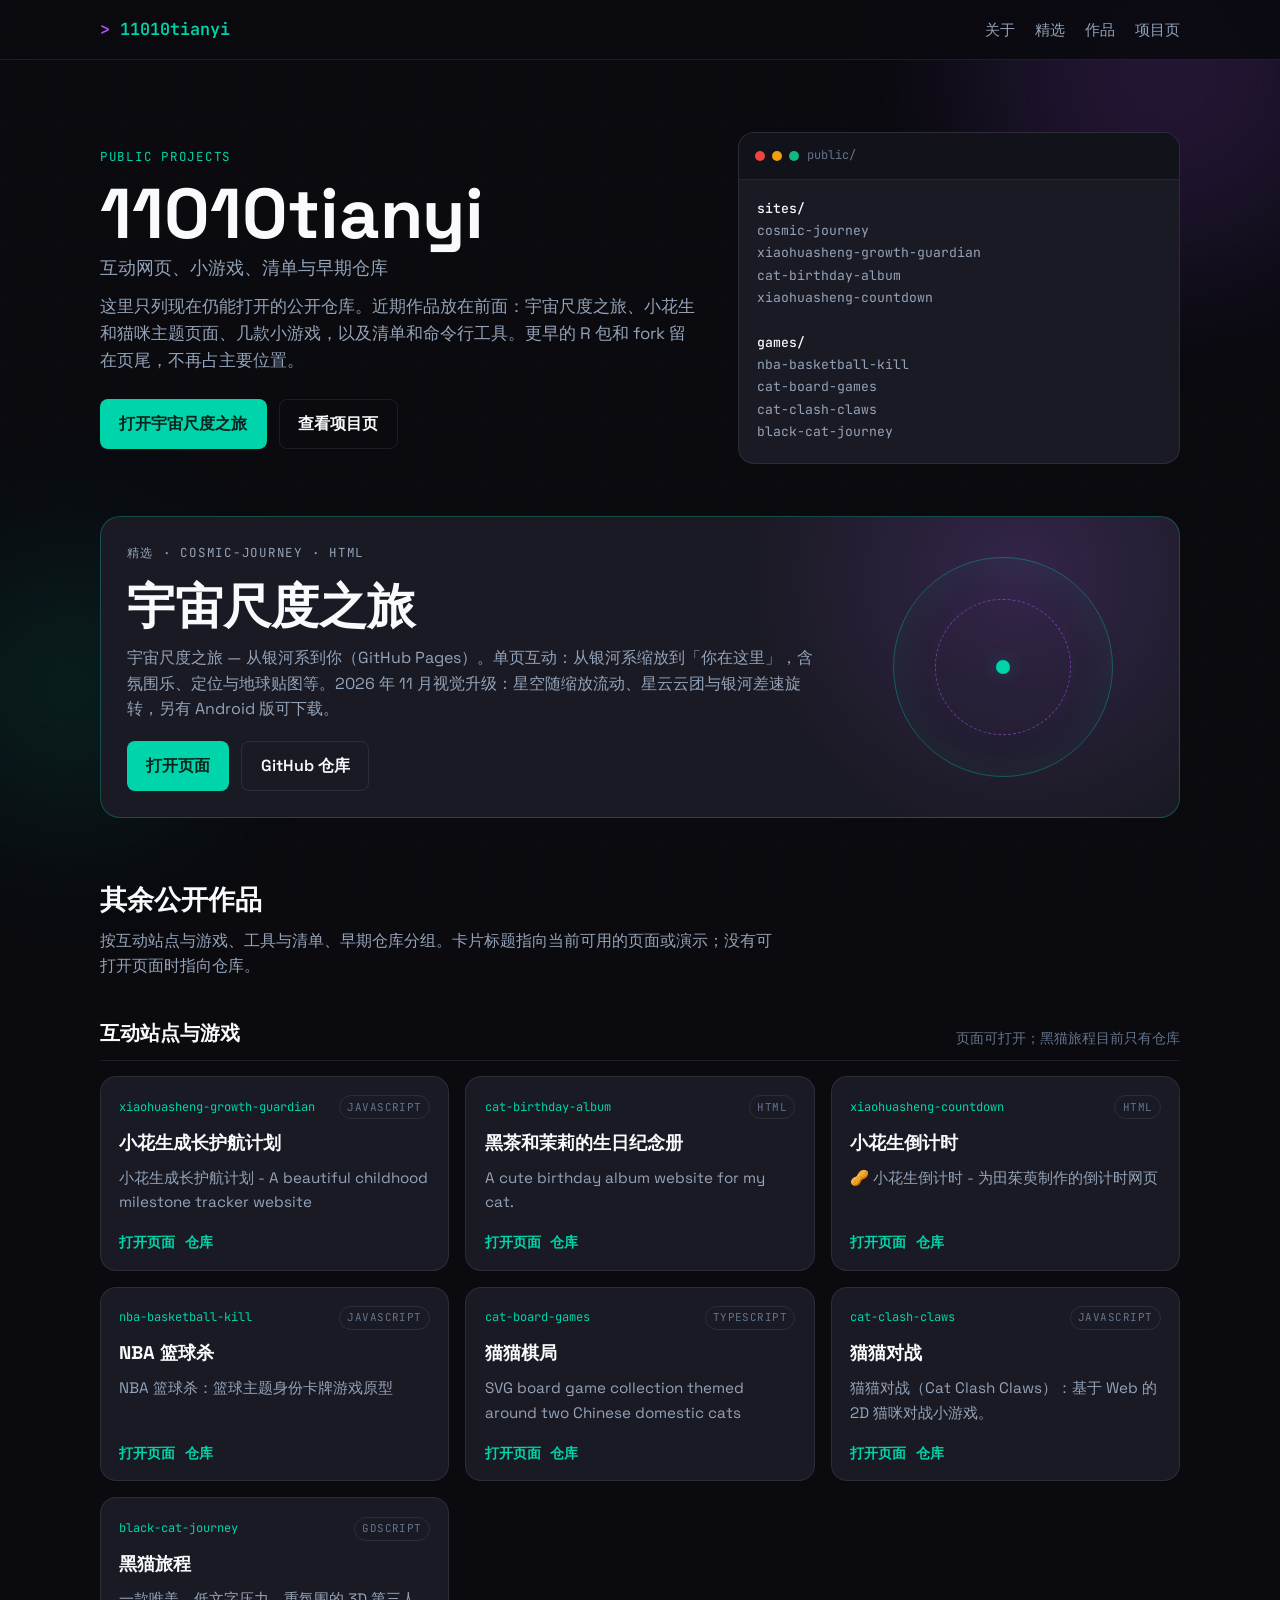
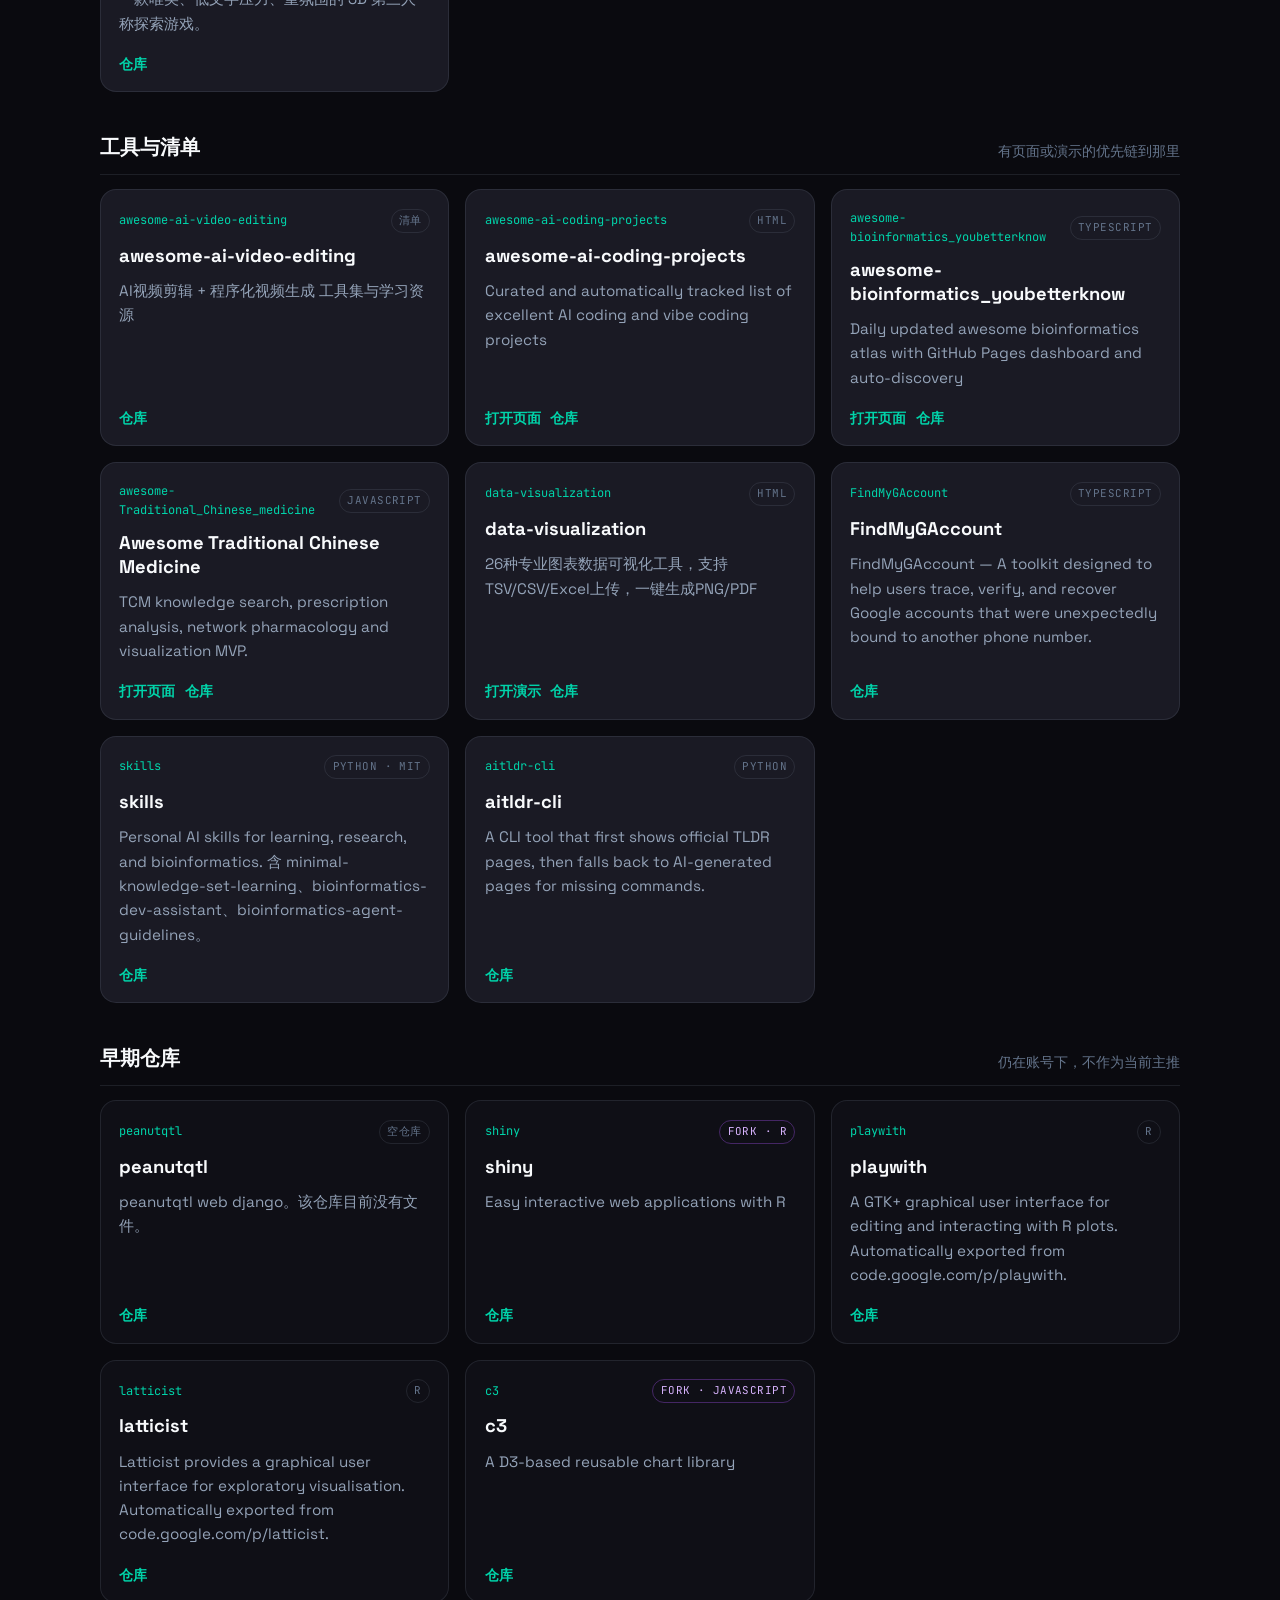
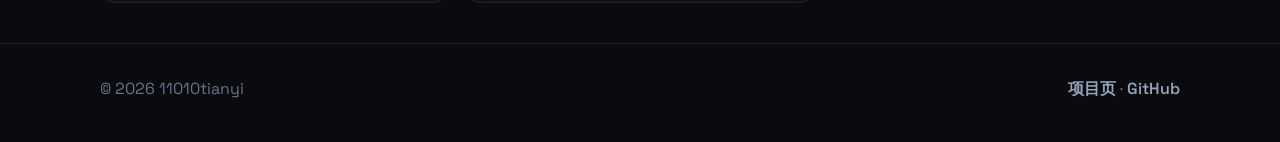
==== commit 30862a20: "展示站三轮优化：内容对齐（猫猫棋局中文名、宇宙尺度之旅新版说明、页脚对齐）；中文字体回退、卡片悬浮与轨道动画、筛选按钮语义；favicon/OG/theme-color、自定义 404 与 READM" ====
--- a/index.html
+++ b/index.html
@@ -5,6 +5,13 @@
     <meta name="viewport" content="width=device-width, initial-scale=1.0">
     <title>11010tianyi</title>
     <meta name="description" content="11010tianyi 的公开作品：宇宙尺度之旅、小花生与猫咪主题页面、小游戏、清单工具，以及仍在的早期仓库。">
+    <meta name="theme-color" content="#0a0a0f">
+    <link rel="icon" href="data:image/svg+xml,<svg xmlns='http://www.w3.org/2000/svg' viewBox='0 0 64 64'><rect width='64' height='64' rx='14' fill='%230a0a0f'/><path d='M15 19 L29 32 L15 45' stroke='%2300d4aa' stroke-width='6' fill='none' stroke-linecap='round' stroke-linejoin='round'/><rect x='35' y='39' width='16' height='6' rx='3' fill='%23a855f7'/></svg>">
+    <meta property="og:type" content="website">
+    <meta property="og:title" content="11010tianyi">
+    <meta property="og:description" content="11010tianyi 的公开作品：宇宙尺度之旅、小花生与猫咪主题页面、小游戏、清单工具，以及仍在的早期仓库。">
+    <meta property="og:url" content="https://11010tianyi.github.io/">
+    <meta name="twitter:card" content="summary">
     <link rel="preconnect" href="https://fonts.googleapis.com">
     <link rel="preconnect" href="https://fonts.gstatic.com" crossorigin>
     <link href="https://fonts.googleapis.com/css2?family=JetBrains+Mono:wght@400;500;600&family=Space+Grotesk:wght@400;500;600;700&display=swap" rel="stylesheet">
@@ -70,7 +77,7 @@
                     <div>
                         <p class="kicker">精选 · cosmic-journey · HTML</p>
                         <h2><a href="https://11010tianyi.github.io/cosmic-journey/">宇宙尺度之旅</a></h2>
-                        <p>宇宙尺度之旅 — 从银河系到你（GitHub Pages）。单页互动：从银河系缩放到「你在这里」，含氛围乐、定位与地球贴图等。</p>
+                        <p>宇宙尺度之旅 — 从银河系到你（GitHub Pages）。单页互动：从银河系缩放到「你在这里」，含氛围乐、定位与地球贴图等。2026 年 11 月视觉升级：星空随缩放流动、星云云团与银河差速旋转，另有 Android 版可下载。</p>
                         <div class="actions">
                             <a class="btn btn-primary" href="https://11010tianyi.github.io/cosmic-journey/">打开页面</a>
                             <a class="btn btn-secondary" href="https://github.com/11010tianyi/cosmic-journey">GitHub 仓库</a>
@@ -120,7 +127,7 @@
                         </article>
                         <article class="card">
                             <div class="card-top"><span class="slug">cat-board-games</span><span class="tag">TypeScript</span></div>
-                            <h3><a href="https://11010tianyi.github.io/cat-board-games/">cat-board-games</a></h3>
+                            <h3><a href="https://11010tianyi.github.io/cat-board-games/">猫猫棋局</a></h3>
                             <p>SVG board game collection themed around two Chinese domestic cats</p>
                             <p class="card-links"><a href="https://11010tianyi.github.io/cat-board-games/">打开页面</a><a href="https://github.com/11010tianyi/cat-board-games">仓库</a></p>
                         </article>
@@ -241,7 +248,7 @@
     <footer>
         <div class="wrap footer-row">
             <p>© 2026 11010tianyi</p>
-            <a href="https://github.com/11010tianyi">GitHub</a>
+            <p><a href="projects.html">项目页</a> · <a href="https://github.com/11010tianyi">GitHub</a></p>
         </div>
     </footer>
 
--- a/styles.css
+++ b/styles.css
@@ -23,7 +23,7 @@
 }
 
 body {
-    font-family: "Space Grotesk", sans-serif;
+    font-family: "Space Grotesk", "Noto Sans SC", "PingFang SC", "Hiragino Sans GB", "Microsoft YaHei", sans-serif;
     background: var(--bg-primary);
     color: var(--text-primary);
     line-height: 1.6;
@@ -99,7 +99,7 @@
 }
 
 .logo {
-    font-family: "JetBrains Mono", monospace;
+    font-family: "JetBrains Mono", ui-monospace, SFMono-Regular, Menlo, Consolas, monospace;
     font-size: 1.05rem;
     font-weight: 600;
     color: var(--accent-cyan);
@@ -123,6 +123,7 @@
     text-decoration: none;
     font-size: 0.92rem;
     font-weight: 500;
+    transition: color 0.2s ease;
 }
 
 .nav-links a:hover,
@@ -147,7 +148,7 @@
 }
 
 .kicker {
-    font-family: "JetBrains Mono", monospace;
+    font-family: "JetBrains Mono", ui-monospace, SFMono-Regular, Menlo, Consolas, monospace;
     font-size: 0.78rem;
     letter-spacing: 0.14em;
     text-transform: uppercase;
@@ -194,6 +195,7 @@
     text-decoration: none;
     font-weight: 600;
     border: 1px solid transparent;
+    transition: background 0.2s ease, color 0.2s ease, border-color 0.2s ease;
 }
 
 .btn-primary {
@@ -230,7 +232,7 @@
     padding: 0.85rem 1rem;
     background: var(--bg-secondary);
     border-bottom: 1px solid var(--border);
-    font-family: "JetBrains Mono", monospace;
+    font-family: "JetBrains Mono", ui-monospace, SFMono-Regular, Menlo, Consolas, monospace;
     font-size: 0.75rem;
     color: var(--text-muted);
 }
@@ -247,7 +249,7 @@
 
 .panel-body {
     padding: 1.1rem 1.15rem 1.25rem;
-    font-family: "JetBrains Mono", monospace;
+    font-family: "JetBrains Mono", ui-monospace, SFMono-Regular, Menlo, Consolas, monospace;
     font-size: 0.82rem;
     line-height: 1.7;
     color: var(--text-secondary);
@@ -328,6 +330,7 @@
     border: 1px dashed rgba(168, 85, 247, 0.55);
     display: grid;
     place-items: center;
+    animation: orbit-spin 26s linear infinite;
 }
 
 .ring i {
@@ -336,6 +339,34 @@
     border-radius: 50%;
     background: var(--accent-cyan);
     box-shadow: 0 0 18px var(--glow-cyan);
+    animation: orbit-pulse 3.2s ease-in-out infinite;
+}
+
+@keyframes orbit-spin {
+    from { transform: rotate(0deg); }
+    to { transform: rotate(360deg); }
+}
+
+@keyframes orbit-pulse {
+    0%, 100% { transform: scale(1); opacity: 1; }
+    50% { transform: scale(1.35); opacity: 0.75; }
+}
+
+@media (prefers-reduced-motion: reduce) {
+    html {
+        scroll-behavior: auto;
+    }
+
+    .ring span,
+    .ring i {
+        animation: none;
+    }
+
+    .card,
+    .btn,
+    .nav-links a {
+        transition: none;
+    }
 }
 
 #about,
@@ -398,13 +429,13 @@
 }
 
 .slug {
-    font-family: "JetBrains Mono", monospace;
+    font-family: "JetBrains Mono", ui-monospace, SFMono-Regular, Menlo, Consolas, monospace;
     font-size: 0.75rem;
     color: var(--accent-cyan);
 }
 
 .tag {
-    font-family: "JetBrains Mono", monospace;
+    font-family: "JetBrains Mono", ui-monospace, SFMono-Regular, Menlo, Consolas, monospace;
     font-size: 0.68rem;
     letter-spacing: 0.04em;
     text-transform: uppercase;
@@ -540,4 +571,16 @@
     .orbit {
         min-height: 140px;
     }
-}
+
+    .orb-1 {
+        width: 240px;
+        height: 240px;
+        opacity: 0.12;
+    }
+
+    .orb-2 {
+        width: 180px;
+        height: 180px;
+        opacity: 0.08;
+    }
+}
